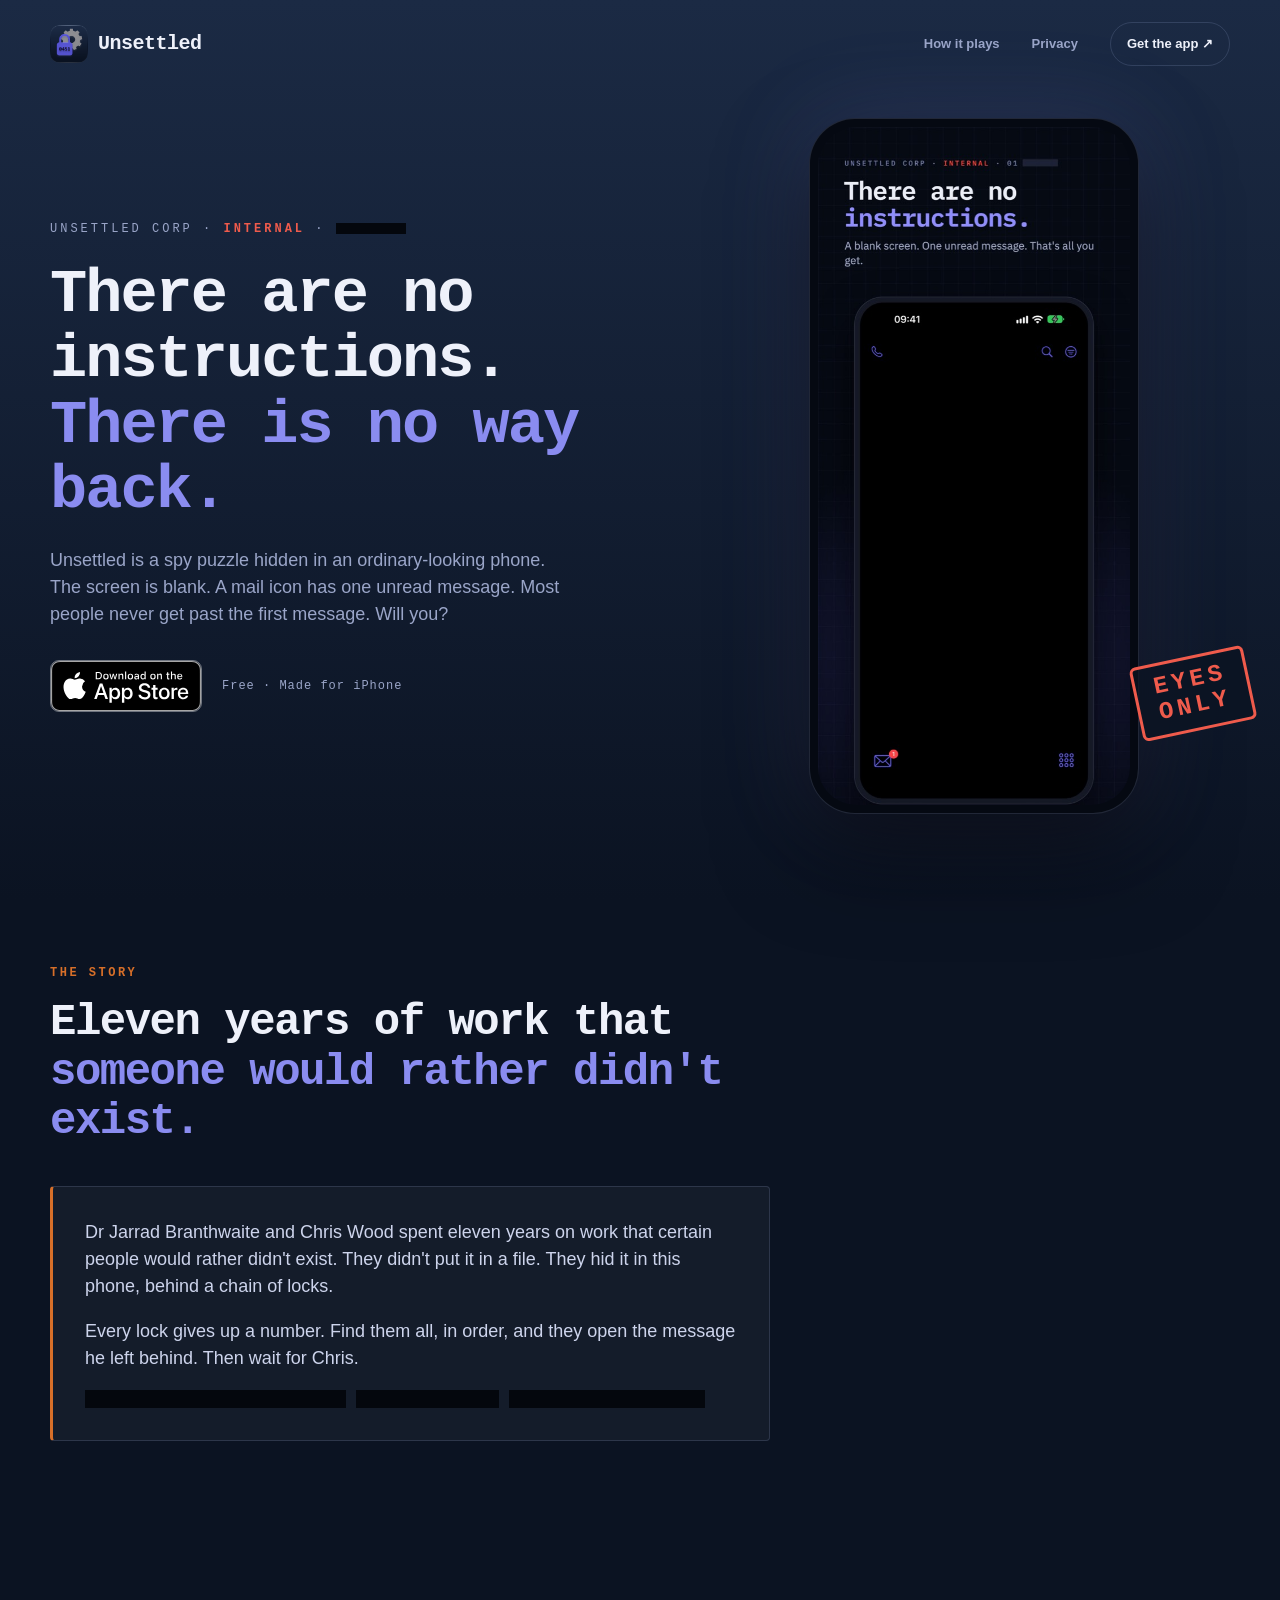
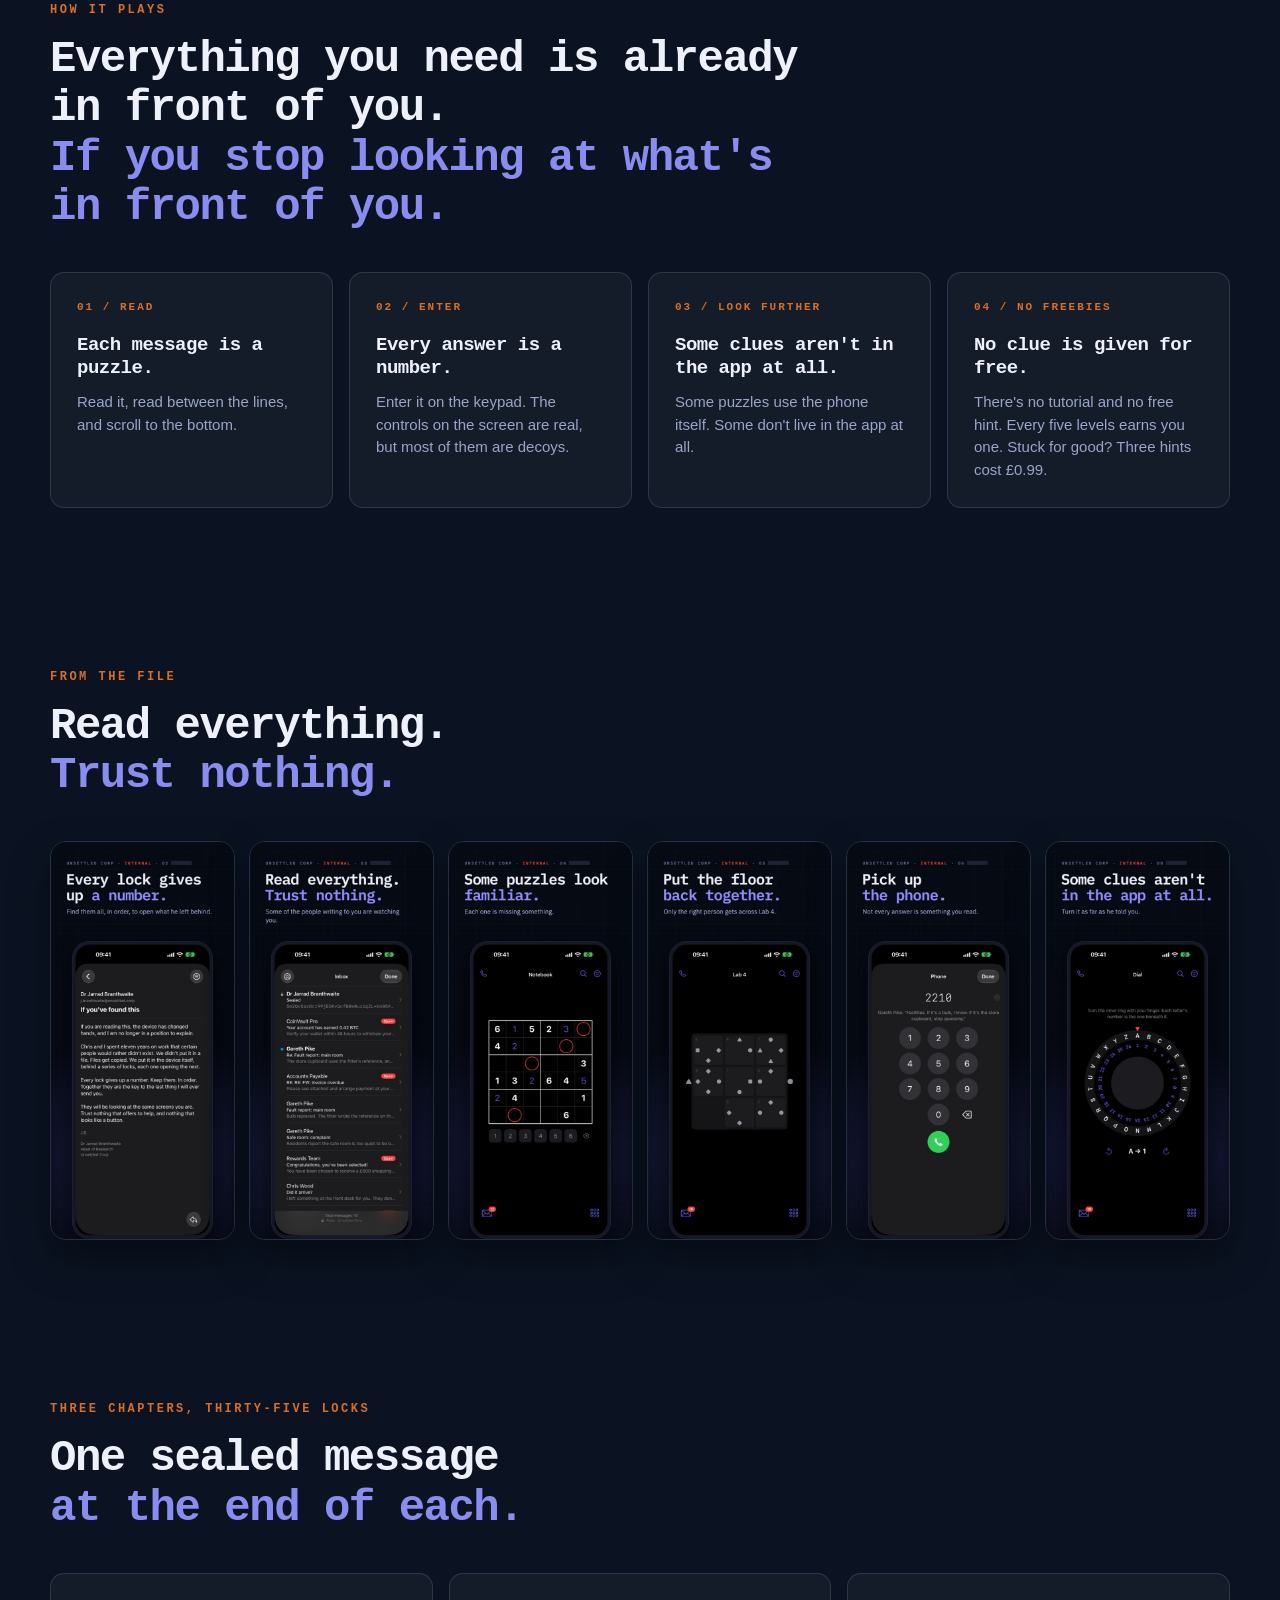
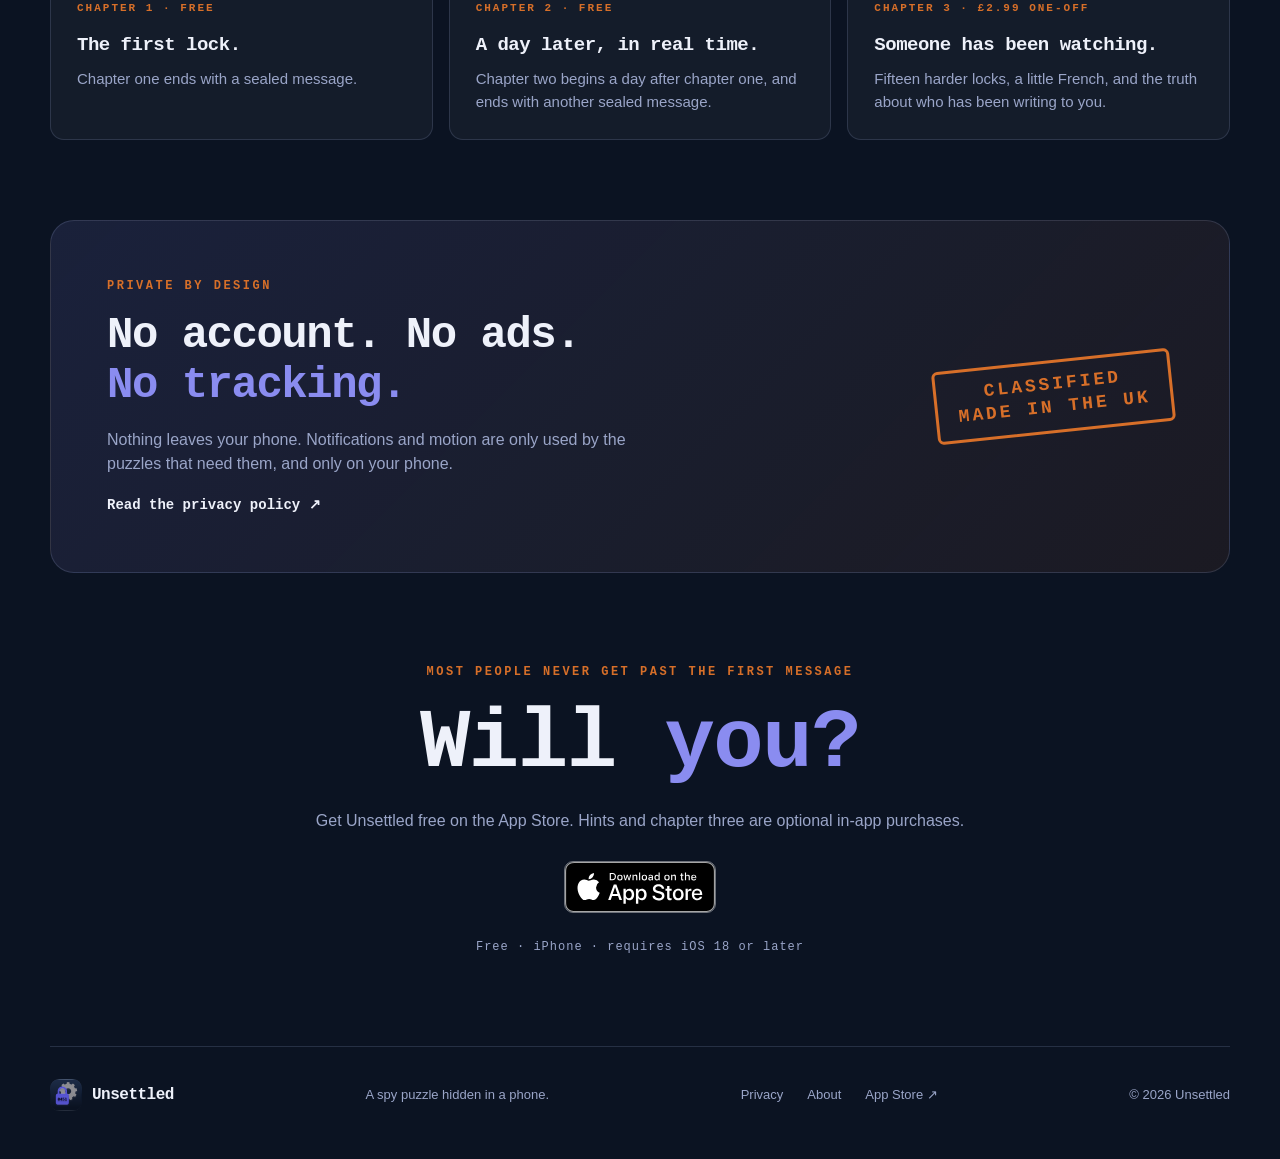
==== index.html @ 92d91ad8 "Add Unsettled marketing site Co-Authored-By: Claude Opus 5.5 <noreply@anthropic.com>" ====
<!doctype html>
<html lang="en-GB">
  <head>
    <meta charset="utf-8">
    <meta name="viewport" content="width=device-width, initial-scale=1">
    <meta name="color-scheme" content="dark">
    <meta name="theme-color" content="#0b1322">
    <meta name="apple-itunes-app" content="app-id=6819058615">
    <meta
      name="description"
      content="Unsettled is a spy puzzle hidden in an ordinary-looking phone for iPhone. There are no instructions and no way back. Every lock gives up a number. Free, with no ads and no tracking."
    >
    <link rel="canonical" href="https://unsettled.thechels.uk/">
    <meta property="og:type" content="website">
    <meta property="og:site_name" content="Unsettled">
    <meta property="og:url" content="https://unsettled.thechels.uk/">
    <meta property="og:title" content="Unsettled: Impossible Escape">
    <meta
      property="og:description"
      content="A spy puzzle hidden in a phone. There are no instructions. There is no way back. Most people never get past the first message. Will you?"
    >
    <meta property="og:image" content="https://unsettled.thechels.uk/images/og-image.png">
    <meta property="og:image:width" content="1200">
    <meta property="og:image:height" content="630">
    <meta
      property="og:image:alt"
      content="Unsettled: Impossible Escape, a spy puzzle hidden in a phone, with its padlock app icon"
    >
    <meta name="twitter:card" content="summary_large_image">
    <meta name="twitter:title" content="Unsettled: Impossible Escape">
    <meta
      name="twitter:description"
      content="A spy puzzle hidden in a phone. There are no instructions. There is no way back."
    >
    <meta name="twitter:image" content="https://unsettled.thechels.uk/images/og-image.png">
    <meta
      name="twitter:image:alt"
      content="Unsettled: Impossible Escape, a spy puzzle hidden in a phone, with its padlock app icon"
    >
    <title>Unsettled: Impossible Escape</title>
    <link rel="icon" href="images/unsettled-app-icon.png" type="image/png">
    <link rel="apple-touch-icon" href="images/unsettled-app-icon.png">
    <link rel="stylesheet" href="styles.css">
    <script type="application/ld+json">
      {
        "@context": "https://schema.org",
        "@type": "MobileApplication",
        "name": "Unsettled: Impossible Escape",
        "alternateName": "Unsettled",
        "description": "A spy puzzle hidden in a phone. There are no instructions and no way back. Every lock gives up a number.",
        "operatingSystem": "iOS 18 or later",
        "applicationCategory": "GameApplication",
        "genre": "Puzzle",
        "inLanguage": "en-GB",
        "url": "https://unsettled.thechels.uk/",
        "downloadUrl": "https://apps.apple.com/gb/app/unsettled-impossible-escape/id6819058615",
        "image": "https://unsettled.thechels.uk/images/unsettled-app-icon.png",
        "screenshot": "https://unsettled.thechels.uk/images/shot-02-message.jpg",
        "offers": {
          "@type": "Offer",
          "price": "0",
          "priceCurrency": "GBP",
          "description": "Free to download with in-app purchases: three hints for £0.99 and chapter three as a one-off £2.99 unlock."
        }
      }
    </script>
  </head>
  <body>
    <header class="site-header">
      <a class="brand" href="#top" aria-label="Unsettled home">
        <img src="images/unsettled-app-icon.png" alt="" width="38" height="38">
        <span>Unsettled</span>
      </a>
      <nav class="header-links" aria-label="Main navigation">
        <a class="hide-small" href="#how-it-plays">How it plays</a>
        <a class="hide-small" href="https://thechels.uk/app/privacy">Privacy</a>
        <a class="header-cta" href="https://apps.apple.com/gb/app/unsettled-impossible-escape/id6819058615">
          Get the app <span aria-hidden="true">↗</span>
        </a>
      </nav>
    </header>

    <main id="top">
      <section class="hero" aria-labelledby="hero-title">
        <div class="hero-copy">
          <p class="file-tag"><span>Unsettled Corp</span> · <b>Internal</b> · <i class="redact" aria-hidden="true"></i></p>
          <h1 id="hero-title">There are no instructions.<span class="headline-accent">There is no way back.</span></h1>
          <p class="hero-description">
            Unsettled is a spy puzzle hidden in an ordinary-looking phone. The screen is blank.
            A mail icon has one unread message. Most people never get past the first message. Will you?
          </p>
          <div class="hero-actions">
            <a class="app-store-button" href="https://apps.apple.com/gb/app/unsettled-impossible-escape/id6819058615">
              <img src="images/app-store-badge.svg" alt="Download on the App Store" width="120" height="40">
            </a>
            <span class="hero-note">Free · Made for iPhone</span>
          </div>
        </div>

        <figure class="hero-art">
          <div class="iphone-frame">
            <img
              class="app-screenshot"
              src="images/shot-01-start.jpg"
              alt="The Unsettled start screen: a blank phone with one unread message"
              width="552"
              height="1200"
            >
          </div>
          <span class="stamp" aria-hidden="true">Eyes<br>only</span>
        </figure>
      </section>

      <section class="story section-wrap" aria-labelledby="story-title">
        <div class="section-intro">
          <p class="eyebrow">The story</p>
          <h2 id="story-title">Eleven years of work that <span>someone would rather didn't exist.</span></h2>
        </div>
        <div class="dossier">
          <p>
            Dr Jarrad Branthwaite and Chris Wood spent eleven years on work that certain people would
            rather didn't exist. They didn't put it in a file. They hid it in this phone, behind a chain of locks.
          </p>
          <p>
            Every lock gives up a number. Find them all, in order, and they open the message he left behind.
            Then wait for Chris.
          </p>
          <p class="redacted-line" aria-hidden="true"><span class="redact w1"></span><span class="redact w2"></span><span class="redact w3"></span></p>
        </div>
      </section>

      <section class="features section-wrap" id="how-it-plays" aria-labelledby="features-title">
        <div class="section-intro">
          <p class="eyebrow">How it plays</p>
          <h2 id="features-title">Everything you need is already in front of you.<br><span>If you stop looking at what's in front of you.</span></h2>
        </div>
        <div class="feature-grid">
          <article class="feature-card">
            <span class="feature-number">01 / READ</span>
            <h3>Each message is a puzzle.</h3>
            <p>Read it, read between the lines, and scroll to the bottom.</p>
          </article>
          <article class="feature-card">
            <span class="feature-number">02 / ENTER</span>
            <h3>Every answer is a number.</h3>
            <p>Enter it on the keypad. The controls on the screen are real, but most of them are decoys.</p>
          </article>
          <article class="feature-card">
            <span class="feature-number">03 / LOOK FURTHER</span>
            <h3>Some clues aren't in the app at all.</h3>
            <p>Some puzzles use the phone itself. Some don't live in the app at all.</p>
          </article>
          <article class="feature-card">
            <span class="feature-number">04 / NO FREEBIES</span>
            <h3>No clue is given for free.</h3>
            <p>There's no tutorial and no free hint. Every five levels earns you one. Stuck for good? Three hints cost £0.99.</p>
          </article>
        </div>
      </section>

      <section class="gallery section-wrap" aria-labelledby="gallery-title">
        <div class="section-intro">
          <p class="eyebrow">From the file</p>
          <h2 id="gallery-title">Read everything.<br><span>Trust nothing.</span></h2>
        </div>
        <ul class="shots">
          <li><img src="images/shot-02-message.jpg" alt="A letter from Dr Jarrad Branthwaite: if you've found this" width="552" height="1200" loading="lazy"></li>
          <li><img src="images/shot-03-inbox.jpg" alt="The inbox, full of messages and spam" width="552" height="1200" loading="lazy"></li>
          <li><img src="images/shot-04-notebook.jpg" alt="A part-finished number grid in a notebook" width="552" height="1200" loading="lazy"></li>
          <li><img src="images/shot-05-tiles.jpg" alt="A pattern of dots to put back together" width="552" height="1200" loading="lazy"></li>
          <li><img src="images/shot-06-phone.jpg" alt="The phone keypad, ready to make a call" width="552" height="1200" loading="lazy"></li>
          <li><img src="images/shot-08-dial.jpg" alt="A cipher dial ringed with letters" width="552" height="1200" loading="lazy"></li>
        </ul>
      </section>

      <section class="chapters section-wrap" aria-labelledby="chapters-title">
        <div class="section-intro">
          <p class="eyebrow">Three chapters, thirty-five locks</p>
          <h2 id="chapters-title">One sealed message<br><span>at the end of each.</span></h2>
        </div>
        <div class="feature-grid three">
          <article class="feature-card">
            <span class="feature-number">CHAPTER 1 · FREE</span>
            <h3>The first lock.</h3>
            <p>Chapter one ends with a sealed message.</p>
          </article>
          <article class="feature-card">
            <span class="feature-number">CHAPTER 2 · FREE</span>
            <h3>A day later, in real time.</h3>
            <p>Chapter two begins a day after chapter one, and ends with another sealed message.</p>
          </article>
          <article class="feature-card">
            <span class="feature-number">CHAPTER 3 · £2.99 ONE-OFF</span>
            <h3>Someone has been watching.</h3>
            <p>Fifteen harder locks, a little French, and the truth about who has been writing to you.</p>
          </article>
        </div>
      </section>

      <section class="privacy-section" aria-labelledby="privacy-title">
        <div class="privacy-inner">
          <div class="privacy-copy">
            <p class="eyebrow">Private by design</p>
            <h2 id="privacy-title">No account. No ads. <span>No tracking.</span></h2>
            <p>Nothing leaves your phone. Notifications and motion are only used by the puzzles that need them, and only on your phone.</p>
            <a class="text-link" href="https://thechels.uk/app/privacy">Read the privacy policy <span aria-hidden="true">↗</span></a>
          </div>
          <span class="privacy-stamp" aria-hidden="true">Classified<br>Made in the UK</span>
        </div>
      </section>

      <section class="closing-cta" aria-labelledby="closing-title">
        <p class="eyebrow">Most people never get past the first message</p>
        <h2 id="closing-title">Will <span>you?</span></h2>
        <p>Get Unsettled free on the App Store. Hints and chapter three are optional in-app purchases.</p>
        <a class="app-store-button" href="https://apps.apple.com/gb/app/unsettled-impossible-escape/id6819058615">
          <img src="images/app-store-badge.svg" alt="Download on the App Store" width="120" height="40">
        </a>
        <span class="closing-footnote">Free · iPhone · requires iOS 18 or later</span>
      </section>
    </main>

    <footer class="site-footer">
      <a class="brand footer-brand" href="#top">
        <img src="images/unsettled-app-icon.png" alt="" width="32" height="32">
        <span>Unsettled</span>
      </a>
      <span class="footer-caption">A spy puzzle hidden in a phone.</span>
      <div class="footer-links">
        <a href="https://thechels.uk/app/privacy">Privacy</a>
        <a href="https://thechels.uk/projects/unsettled">About</a>
        <a href="https://apps.apple.com/gb/app/unsettled-impossible-escape/id6819058615">App Store ↗</a>
      </div>
      <span class="copyright">© 2026 Unsettled</span>
    </footer>
  </body>
</html>
---- styles.css ----
:root {
  color-scheme: dark;
  --ink: #eef1fa;
  --muted: #9aa5c8;
  --bg: #0b1322;
  --bg-2: #1b2a44;
  --card: rgba(255, 255, 255, 0.04);
  --line: rgba(160, 175, 220, 0.18);
  --indigo: #8a8cf0;
  --orange: #d76f29;
  --red: #ef5b4c;
  --mono: ui-monospace, "SF Mono", Menlo, Consolas, "Courier New", monospace;
  --sans: "Avenir Next", Avenir, "Helvetica Neue", Arial, sans-serif;
}

* {
  box-sizing: border-box;
}

html {
  scroll-behavior: smooth;
}

body {
  margin: 0;
  min-height: 100vh;
  background: var(--bg) linear-gradient(180deg, var(--bg-2) 0, var(--bg) 900px) no-repeat;
  color: var(--ink);
  font-family: var(--sans);
  line-height: 1.5;
  overflow-x: hidden;
  -webkit-font-smoothing: antialiased;
}

a {
  color: inherit;
  text-decoration: none;
}

h1,
h2,
h3,
p {
  margin-top: 0;
}

h1,
h2,
h3,
.brand,
.eyebrow,
.feature-number,
.file-tag {
  font-family: var(--mono);
}

.site-header,
.hero,
.section-wrap,
.privacy-inner,
.closing-cta,
.site-footer {
  width: min(1180px, calc(100% - 48px));
  margin-inline: auto;
}

.site-header {
  height: 88px;
  display: flex;
  align-items: center;
  justify-content: space-between;
}

.brand {
  display: inline-flex;
  align-items: center;
  gap: 10px;
  font-size: 20px;
  font-weight: 700;
  letter-spacing: -0.5px;
}

.brand img {
  display: block;
  border-radius: 9px;
}

.header-links {
  display: flex;
  align-items: center;
  gap: 32px;
  color: var(--muted);
  font-size: 13px;
  font-weight: 600;
}

.header-links a:hover,
.footer-links a:hover,
.text-link:hover {
  color: var(--orange);
}

.header-cta {
  padding: 11px 16px;
  border: 1px solid var(--line);
  border-radius: 999px;
  color: var(--ink);
  transition: background 160ms ease, border-color 160ms ease;
}

.header-links .header-cta:hover {
  border-color: var(--orange);
  background: var(--orange);
  color: #fff;
}

.redact {
  display: inline-block;
  height: 0.9em;
  background: #04070d;
  vertical-align: -0.1em;
}

.hero {
  min-height: 680px;
  display: grid;
  grid-template-columns: 1.1fr 0.9fr;
  align-items: center;
  gap: 40px;
  padding: 30px 0 70px;
}

.file-tag {
  margin-bottom: 24px;
  color: var(--muted);
  font-size: 12px;
  letter-spacing: 3px;
  text-transform: uppercase;
}

.file-tag b {
  color: var(--red);
  font-weight: 600;
}

.file-tag .redact {
  width: 70px;
}

.hero h1 {
  margin-bottom: 24px;
  font-size: clamp(34px, 5vw, 62px);
  font-weight: 700;
  letter-spacing: -2px;
  line-height: 1.05;
  overflow-wrap: break-word;
}

.headline-accent,
.section-intro h2 span,
.privacy-copy h2 span,
.closing-cta h2 span {
  display: block;
  color: var(--indigo);
}

.hero-description {
  max-width: 520px;
  margin-bottom: 32px;
  color: var(--muted);
  font-size: 18px;
}

.hero-actions {
  display: flex;
  flex-wrap: wrap;
  align-items: center;
  gap: 20px;
}

.app-store-button {
  display: inline-block;
  border: 1px solid rgba(255, 255, 255, 0.4);
  border-radius: 9px;
  line-height: 0;
  transition: transform 160ms ease, border-color 160ms ease;
}

.app-store-button:hover {
  border-color: var(--orange);
  transform: translateY(-2px);
}

.app-store-button img {
  display: block;
  width: 150px;
  height: auto;
}

.hero-note,
.closing-footnote {
  color: var(--muted);
  font-family: var(--mono);
  font-size: 12px;
  letter-spacing: 1px;
}

.hero-art {
  position: relative;
  margin: 0;
  display: flex;
  justify-content: center;
}

.iphone-frame {
  width: min(100%, 330px);
  padding: 8px;
  border: 1px solid var(--line);
  border-radius: 46px;
  background: #050912;
  box-shadow: 0 40px 90px rgba(0, 0, 0, 0.55), 0 0 90px rgba(138, 140, 240, 0.18);
}

.app-screenshot {
  display: block;
  width: 100%;
  height: auto;
  border-radius: 38px;
}

.stamp {
  position: absolute;
  right: -4%;
  bottom: 12%;
  padding: 8px 18px;
  border: 3px solid var(--red);
  border-radius: 6px;
  color: var(--red);
  font-family: var(--mono);
  font-size: 24px;
  font-weight: 800;
  letter-spacing: 4px;
  line-height: 1.1;
  text-align: center;
  text-transform: uppercase;
  transform: rotate(-12deg);
  background: rgba(11, 19, 34, 0.7);
}

.section-wrap {
  padding: 80px 0;
}

.section-intro {
  max-width: 760px;
  margin-bottom: 40px;
}

.eyebrow {
  margin-bottom: 16px;
  color: var(--orange);
  font-size: 12px;
  font-weight: 700;
  letter-spacing: 2.5px;
  text-transform: uppercase;
}

.section-intro h2,
.privacy-copy h2,
.closing-cta h2 {
  margin-bottom: 0;
  font-size: clamp(28px, 4vw, 44px);
  font-weight: 700;
  letter-spacing: -1.5px;
  line-height: 1.12;
  overflow-wrap: break-word;
}

.dossier {
  max-width: 720px;
  padding: 32px;
  border: 1px solid var(--line);
  border-left: 3px solid var(--orange);
  border-radius: 4px;
  background: var(--card);
  color: #cdd4ec;
  font-size: 18px;
}

.dossier p:last-child {
  margin-bottom: 0;
}

.redacted-line {
  display: flex;
  flex-wrap: wrap;
  gap: 10px;
}

.redacted-line .redact {
  height: 18px;
  vertical-align: baseline;
}

.w1 { width: 40%; }
.w2 { width: 22%; }
.w3 { width: 30%; }

.feature-grid {
  display: grid;
  grid-template-columns: repeat(4, 1fr);
  gap: 16px;
}

.feature-grid.three {
  grid-template-columns: repeat(3, 1fr);
}

.feature-card {
  padding: 26px;
  border: 1px solid var(--line);
  border-radius: 14px;
  background: var(--card);
}

.feature-number {
  display: block;
  margin-bottom: 18px;
  color: var(--orange);
  font-size: 11px;
  font-weight: 700;
  letter-spacing: 2px;
}

.feature-card h3 {
  margin-bottom: 10px;
  font-size: 19px;
  letter-spacing: -0.5px;
  line-height: 1.25;
}

.feature-card p {
  margin-bottom: 0;
  color: var(--muted);
  font-size: 15px;
}

.shots {
  margin: 0;
  padding: 0;
  list-style: none;
  display: grid;
  grid-template-columns: repeat(6, 1fr);
  gap: 14px;
}

.shots img {
  display: block;
  width: 100%;
  height: auto;
  border: 1px solid var(--line);
  border-radius: 16px;
  box-shadow: 0 18px 40px rgba(0, 0, 0, 0.4);
}

.privacy-inner {
  position: relative;
  display: flex;
  align-items: center;
  justify-content: space-between;
  gap: 32px;
  padding: 56px;
  border: 1px solid var(--line);
  border-radius: 24px;
  background: linear-gradient(135deg, rgba(138, 140, 240, 0.12), rgba(215, 111, 41, 0.08));
}

.privacy-copy {
  max-width: 560px;
}

.privacy-copy h2 {
  margin-bottom: 18px;
}

.privacy-copy p:not(.eyebrow) {
  color: var(--muted);
}

.text-link {
  color: var(--ink);
  font-family: var(--mono);
  font-size: 14px;
  font-weight: 700;
}

.privacy-stamp {
  flex: none;
  padding: 10px 20px;
  border: 3px solid var(--orange);
  border-radius: 6px;
  color: var(--orange);
  font-family: var(--mono);
  font-size: 18px;
  font-weight: 800;
  letter-spacing: 3px;
  line-height: 1.3;
  text-align: center;
  text-transform: uppercase;
  transform: rotate(-6deg);
}

.closing-cta {
  padding: 90px 0;
  text-align: center;
}

.closing-cta h2 {
  margin-bottom: 18px;
  font-size: clamp(44px, 8vw, 84px);
}

.closing-cta h2 span {
  display: inline;
}

.closing-cta p:not(.eyebrow) {
  color: var(--muted);
}

.closing-cta .app-store-button {
  margin: 12px 0 18px;
}

.closing-footnote {
  display: block;
}

.site-footer {
  display: flex;
  flex-wrap: wrap;
  align-items: center;
  justify-content: space-between;
  gap: 16px 28px;
  padding: 32px 0 48px;
  border-top: 1px solid var(--line);
  color: var(--muted);
  font-size: 13px;
}

.footer-brand {
  color: var(--ink);
  font-size: 16px;
}

.footer-links {
  display: flex;
  gap: 24px;
}

a:focus-visible {
  outline: 2px solid var(--orange);
  outline-offset: 3px;
}

@media (max-width: 960px) {
  .hero {
    grid-template-columns: 1fr;
    min-height: 0;
  }

  .feature-grid,
  .feature-grid.three {
    grid-template-columns: 1fr 1fr;
  }

  .shots {
    grid-template-columns: repeat(3, 1fr);
  }

  .stamp {
    right: 4%;
  }
}

@media (max-width: 640px) {
  .site-header,
  .hero,
  .section-wrap,
  .privacy-inner,
  .closing-cta,
  .site-footer {
    width: calc(100% - 32px);
  }

  .hide-small {
    display: none;
  }

  .section-wrap {
    padding: 56px 0;
  }

  .feature-grid,
  .feature-grid.three {
    grid-template-columns: 1fr;
  }

  .shots {
    grid-template-columns: 1fr 1fr;
  }

  .privacy-inner {
    flex-direction: column;
    align-items: flex-start;
    padding: 32px 24px;
  }

  .dossier {
    padding: 22px;
    font-size: 16px;
  }

  .hero-description {
    font-size: 16px;
  }

  .stamp {
    font-size: 18px;
    right: 0;
  }

  .site-footer {
    flex-direction: column;
    align-items: flex-start;
  }
}

@media (prefers-reduced-motion: reduce) {
  html {
    scroll-behavior: auto;
  }

  .app-store-button {
    transition: none;
  }
}
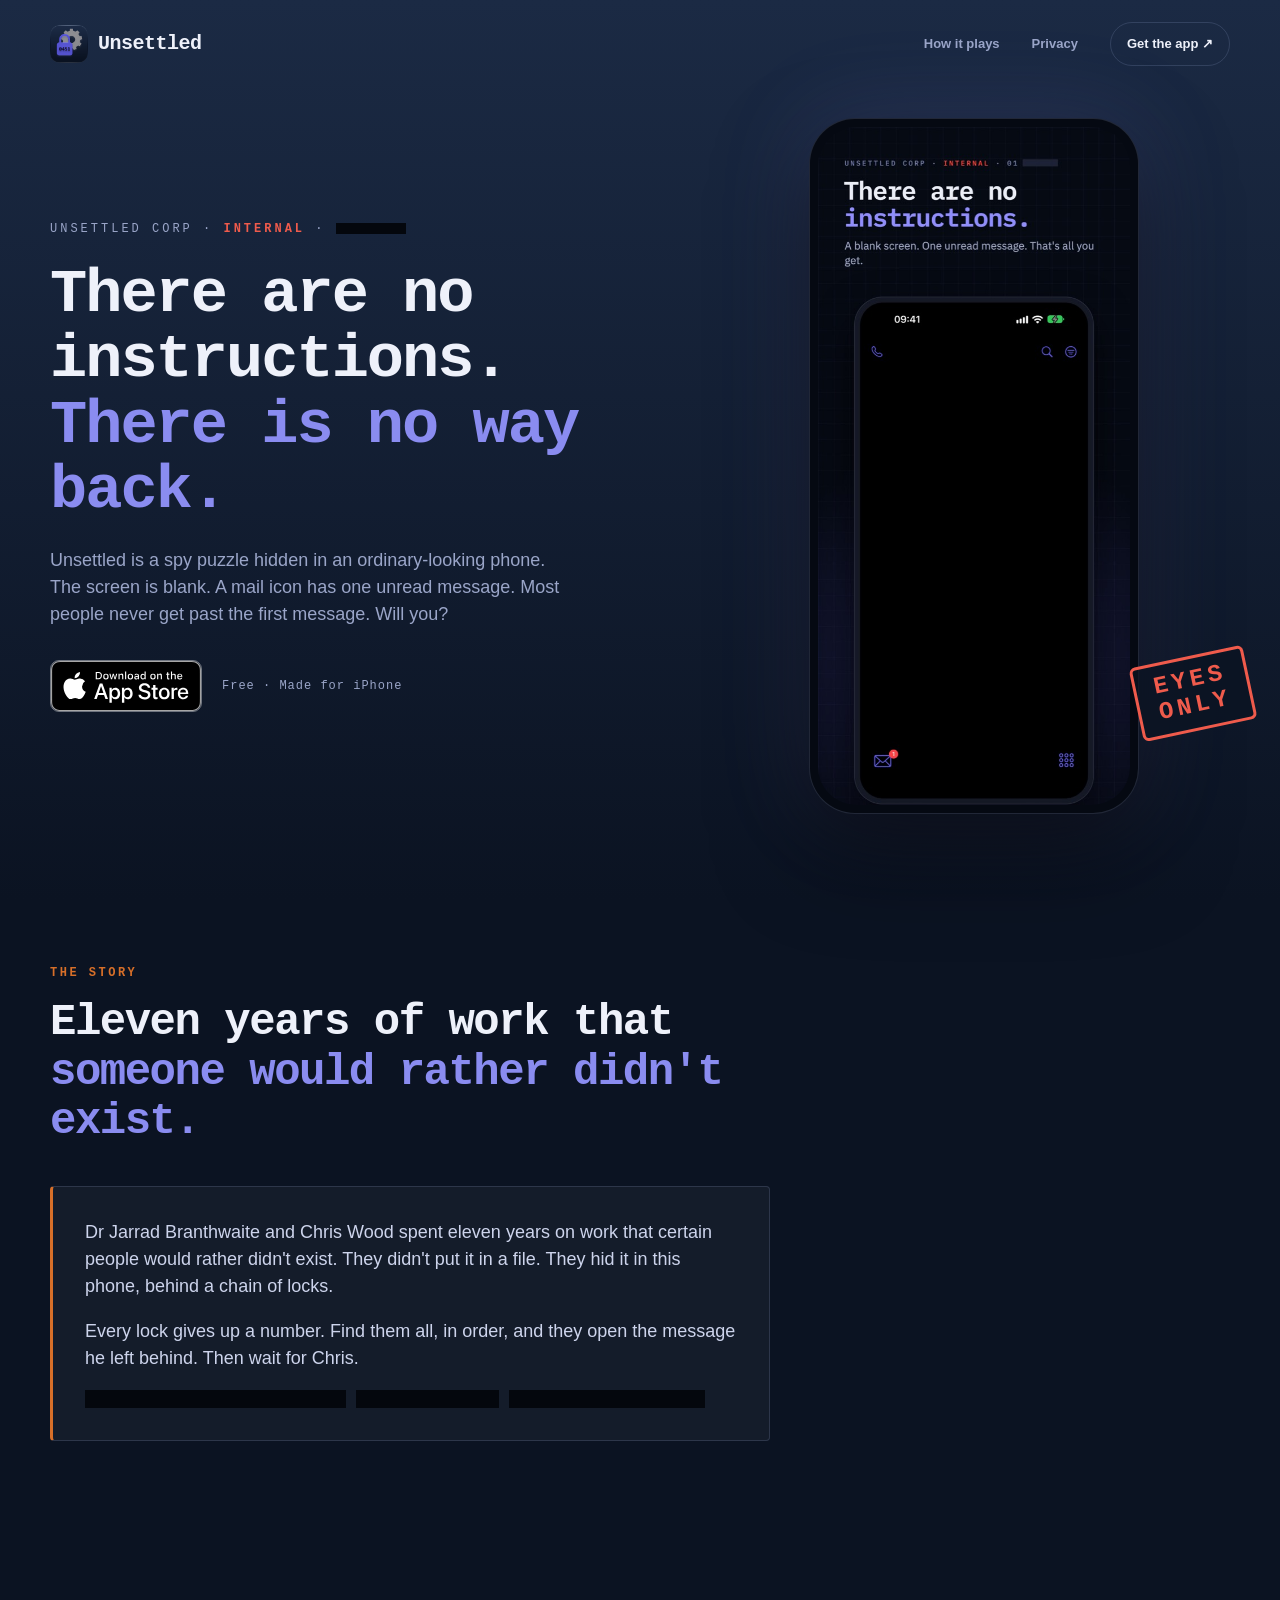
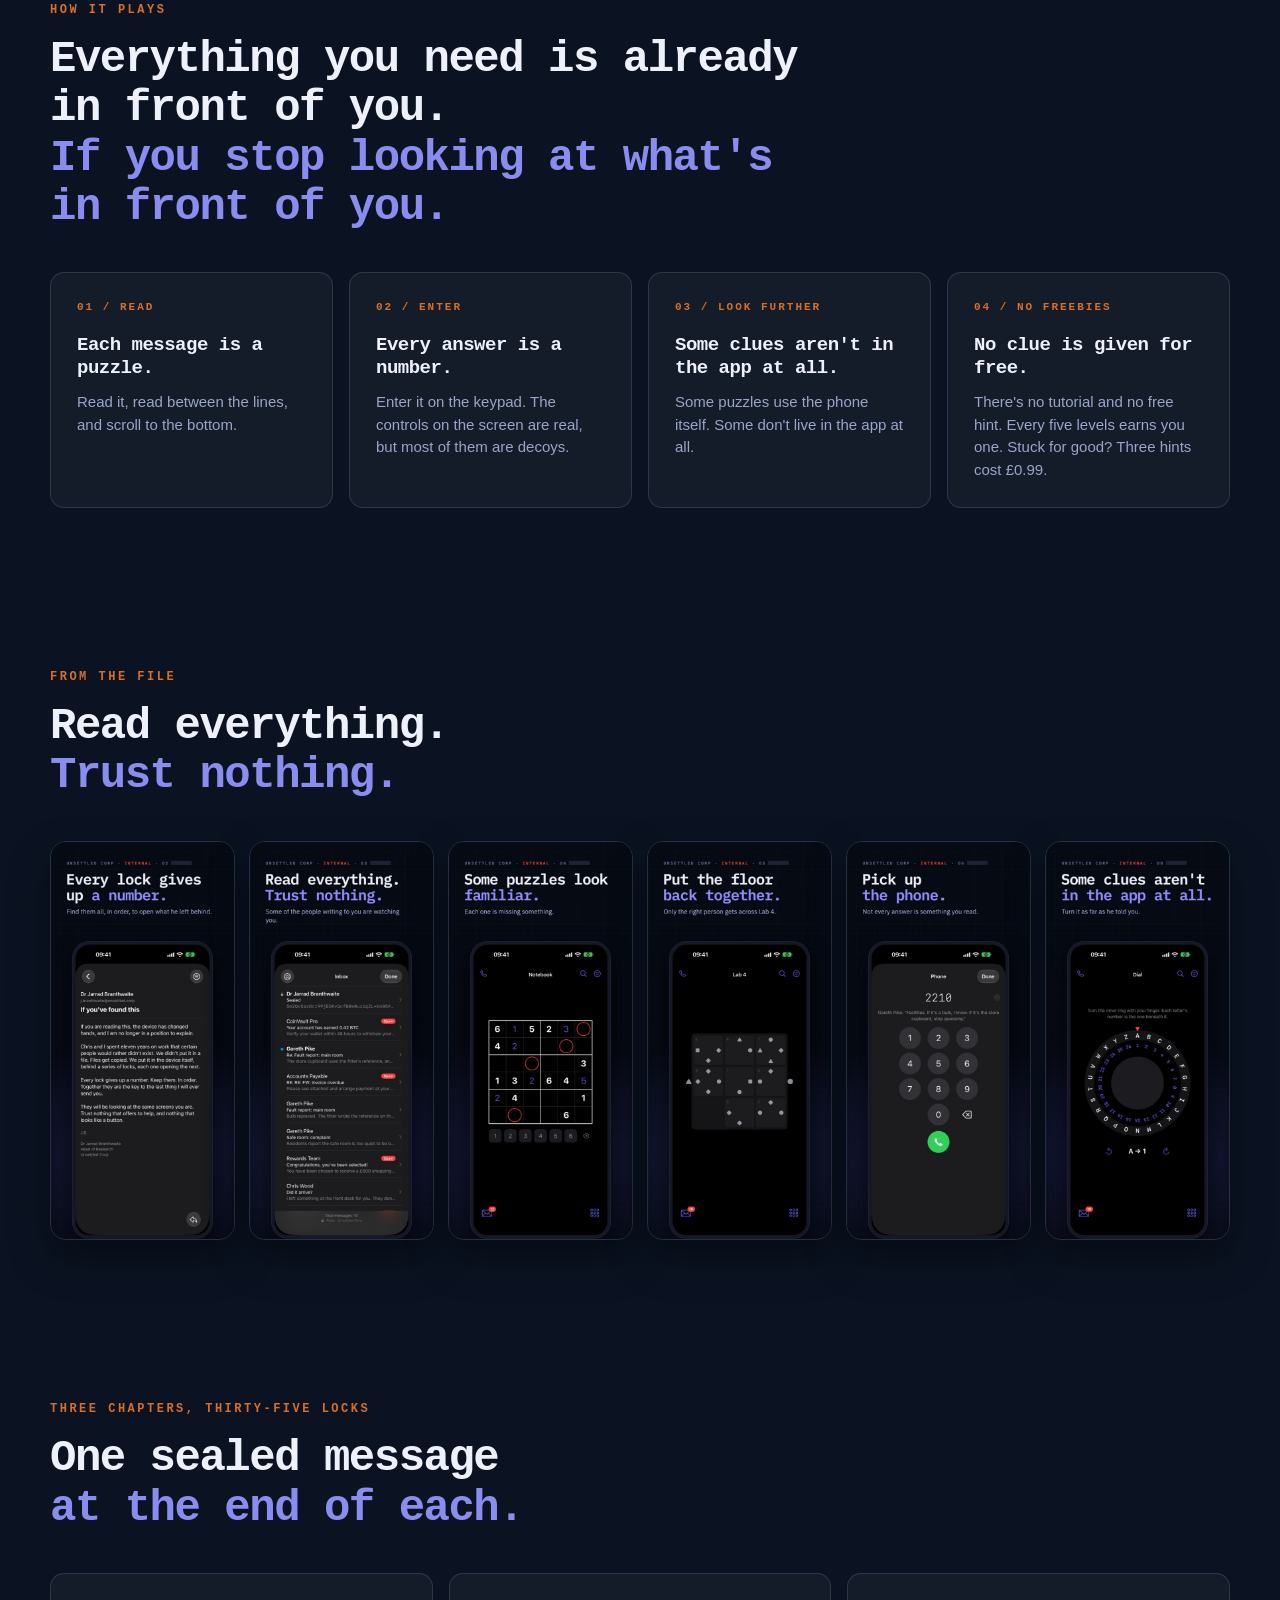
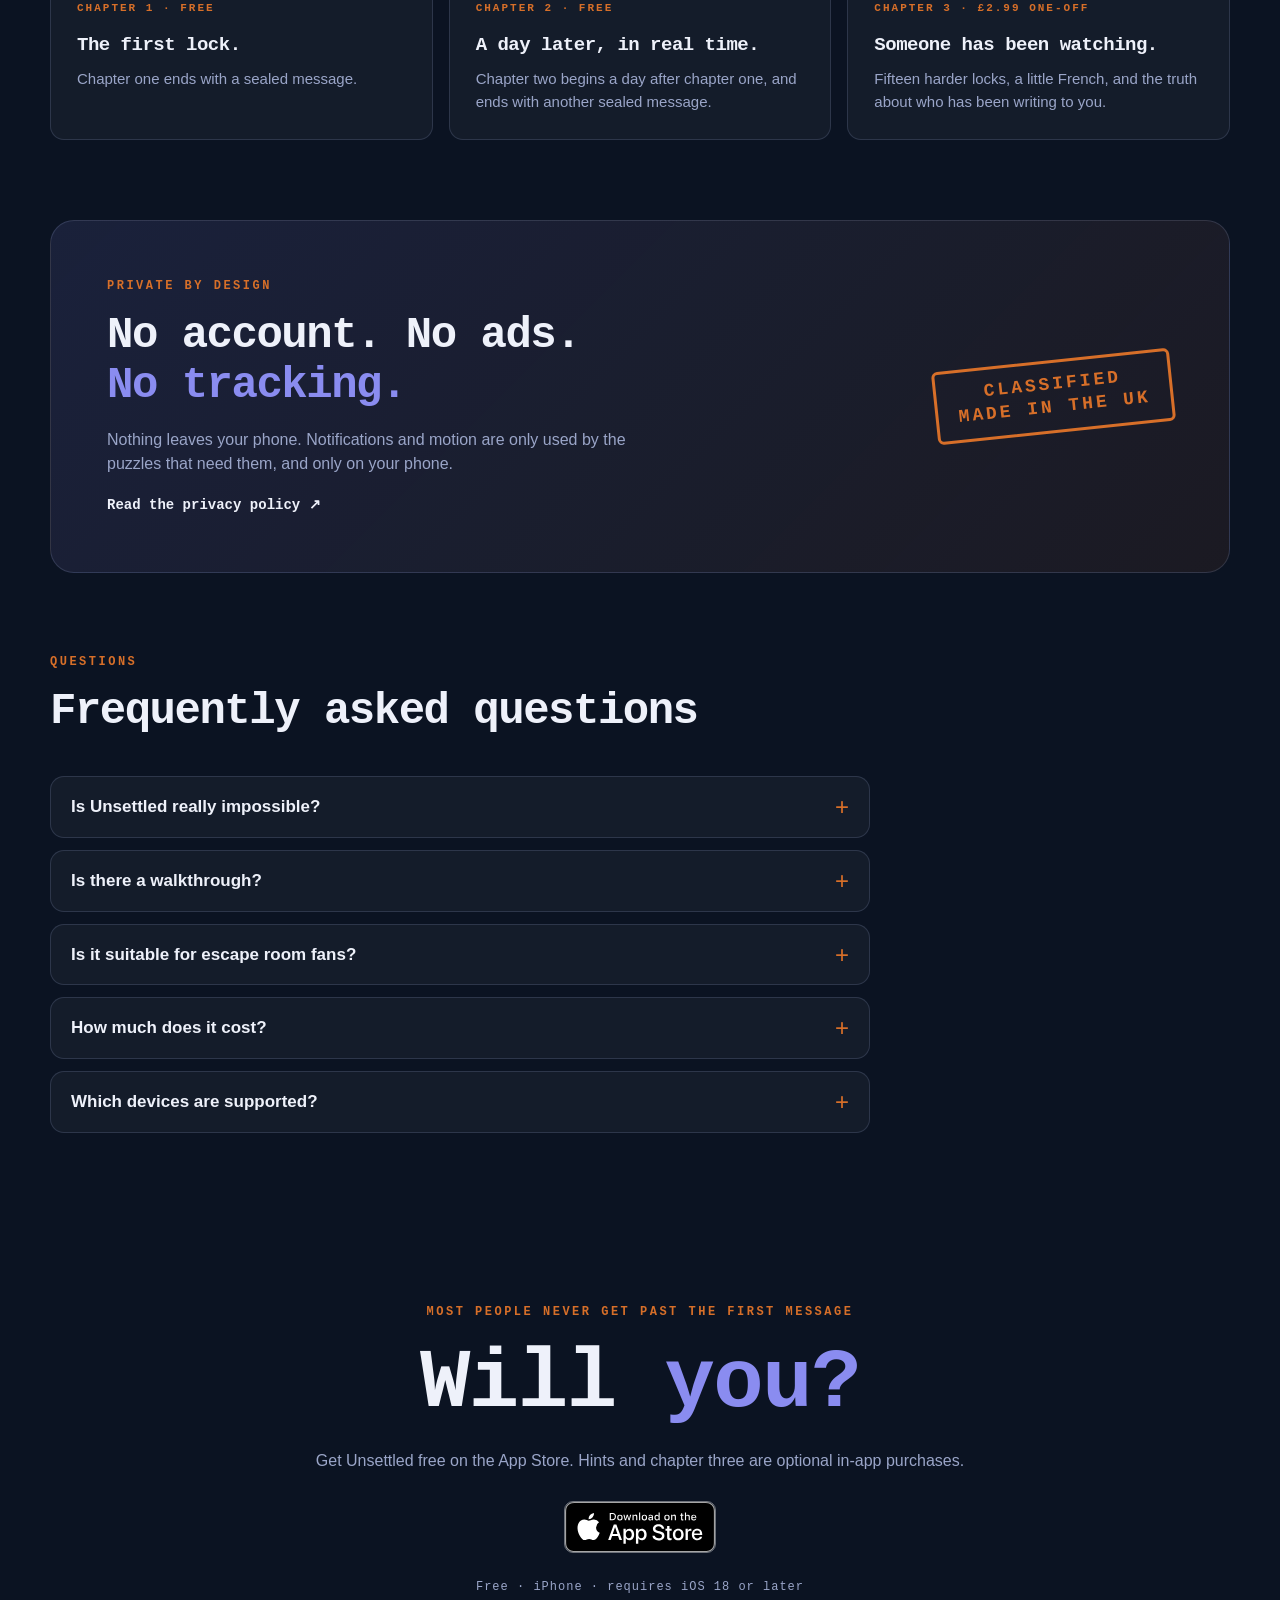
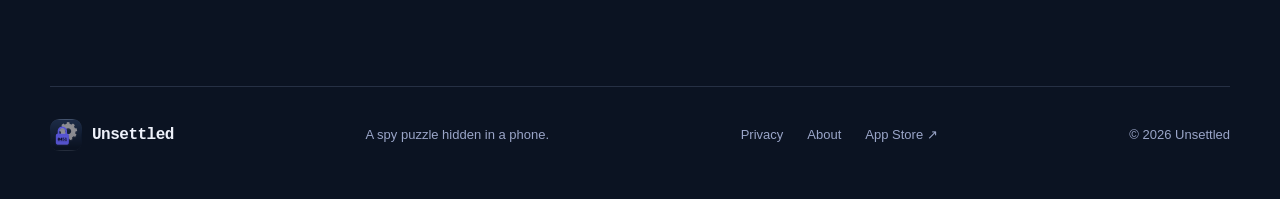
==== commit 6771ecd0: "SEO/GEO: llms.txt, FAQ section and FAQPage data, richer structured data, meta tags and sitemap lastm" ====
--- a/index.html
+++ b/index.html
@@ -6,13 +6,13 @@
     <meta name="color-scheme" content="dark">
     <meta name="theme-color" content="#0b1322">
     <meta name="apple-itunes-app" content="app-id=6819058615">
-    <meta
-      name="description"
-      content="Unsettled is a spy puzzle hidden in an ordinary-looking phone for iPhone. There are no instructions and no way back. Every lock gives up a number. Free, with no ads and no tracking."
-    >
+    <meta name="description" content="Unsettled is a spy puzzle game hidden in an ordinary-looking iPhone. No instructions, no way back: every lock gives up a number. Free, no ads, no tracking.">
+    <meta name="author" content="thechelsuk">
+    <meta name="robots" content="index, follow, max-image-preview:large, max-snippet:-1">
     <link rel="canonical" href="https://unsettled.thechels.uk/">
     <meta property="og:type" content="website">
     <meta property="og:site_name" content="Unsettled">
+    <meta property="og:locale" content="en_GB">
     <meta property="og:url" content="https://unsettled.thechels.uk/">
     <meta property="og:title" content="Unsettled: Impossible Escape">
     <meta
@@ -44,24 +44,110 @@
     <script type="application/ld+json">
       {
         "@context": "https://schema.org",
-        "@type": "MobileApplication",
-        "name": "Unsettled: Impossible Escape",
-        "alternateName": "Unsettled",
-        "description": "A spy puzzle hidden in a phone. There are no instructions and no way back. Every lock gives up a number.",
-        "operatingSystem": "iOS 18 or later",
-        "applicationCategory": "GameApplication",
-        "genre": "Puzzle",
-        "inLanguage": "en-GB",
-        "url": "https://unsettled.thechels.uk/",
-        "downloadUrl": "https://apps.apple.com/gb/app/unsettled-impossible-escape/id6819058615",
-        "image": "https://unsettled.thechels.uk/images/unsettled-app-icon.png",
-        "screenshot": "https://unsettled.thechels.uk/images/shot-02-message.jpg",
-        "offers": {
-          "@type": "Offer",
-          "price": "0",
-          "priceCurrency": "GBP",
-          "description": "Free to download with in-app purchases: three hints for £0.99 and chapter three as a one-off £2.99 unlock."
-        }
+        "@graph": [
+          {
+            "@type": "Person",
+            "@id": "https://thechels.uk/#person",
+            "name": "Mat Benfield",
+            "alternateName": "thechelsuk",
+            "url": "https://thechels.uk/",
+            "sameAs": [
+              "https://links.thechels.uk/",
+              "https://github.com/thechelsuk",
+              "https://apps.apple.com/gb/developer/mat-benfield/id1818791310"
+            ]
+          },
+          {
+            "@type": "WebSite",
+            "@id": "https://unsettled.thechels.uk/#website",
+            "url": "https://unsettled.thechels.uk/",
+            "name": "Unsettled",
+            "inLanguage": "en-GB",
+            "publisher": {
+              "@id": "https://thechels.uk/#person"
+            }
+          },
+          {
+            "@type": "MobileApplication",
+            "@id": "https://unsettled.thechels.uk/#app",
+            "name": "Unsettled: Impossible Escape",
+            "alternateName": "Unsettled",
+            "description": "A spy puzzle hidden in a phone. There are no instructions and no way back. Every lock gives up a number.",
+            "operatingSystem": "iOS 18 or later",
+            "applicationCategory": "GameApplication",
+            "genre": "Puzzle",
+            "inLanguage": "en-GB",
+            "url": "https://unsettled.thechels.uk/",
+            "downloadUrl": "https://apps.apple.com/gb/app/unsettled-impossible-escape/id6819058615",
+            "image": "https://unsettled.thechels.uk/images/unsettled-app-icon.png",
+            "screenshot": "https://unsettled.thechels.uk/images/shot-02-message.jpg",
+            "offers": {
+              "@type": "Offer",
+              "price": "0",
+              "priceCurrency": "GBP",
+              "description": "Free to download with in-app purchases: three hints for £0.99 and chapter three as a one-off £2.99 unlock."
+            },
+            "featureList": [
+              "Escape room puzzles hidden in an ordinary-looking phone",
+              "Ciphers, codes and riddles whose answers are numbers",
+              "Three chapters and thirty-five locks",
+              "A sealed message at the end of each chapter",
+              "Hints earned every five levels"
+            ],
+            "author": {
+              "@id": "https://thechels.uk/#person"
+            },
+            "publisher": {
+              "@id": "https://thechels.uk/#person"
+            }
+          },
+          {
+            "@type": "FAQPage",
+            "@id": "https://unsettled.thechels.uk/#faq",
+            "mainEntity": [
+              {
+                "@type": "Question",
+                "name": "Is Unsettled really impossible?",
+                "acceptedAnswer": {
+                  "@type": "Answer",
+                  "text": "No, but it is hard. Every level is tested to have exactly one answer, and everything you need is already in front of you."
+                }
+              },
+              {
+                "@type": "Question",
+                "name": "Is there a walkthrough?",
+                "acceptedAnswer": {
+                  "@type": "Answer",
+                  "text": "No. That's the point. Earn a hint every five levels, or buy a hint pack if you're truly stuck."
+                }
+              },
+              {
+                "@type": "Question",
+                "name": "Is it suitable for escape room fans?",
+                "acceptedAnswer": {
+                  "@type": "Answer",
+                  "text": "Yes. Unsettled is a digital escape room where the room is a phone: ciphers, hidden clues and misdirection, with a spy story told through sealed messages."
+                }
+              },
+              {
+                "@type": "Question",
+                "name": "How much does it cost?",
+                "acceptedAnswer": {
+                  "@type": "Answer",
+                  "text": "Chapters one and two are free. Chapter three is a one-off £2.99 unlock, and three extra hints cost £0.99. There are no ads."
+                }
+              },
+              {
+                "@type": "Question",
+                "name": "Which devices are supported?",
+                "acceptedAnswer": {
+                  "@type": "Answer",
+                  "text": "iPhone running iOS 18 or later."
+                }
+              }
+            ]
+          }
+        ]
       }
     </script>
   </head>
@@ -209,6 +295,35 @@
         </div>
       </section>
 
+      <section class="faq section-wrap" id="faq" aria-labelledby="faq-title">
+        <div class="section-intro">
+          <p class="eyebrow">Questions</p>
+          <h2 id="faq-title">Frequently asked questions</h2>
+        </div>
+        <div class="faq-list">
+          <details class="faq-item">
+            <summary>Is Unsettled really impossible?</summary>
+            <p>No, but it is hard. Every level is tested to have exactly one answer, and everything you need is already in front of you.</p>
+          </details>
+          <details class="faq-item">
+            <summary>Is there a walkthrough?</summary>
+            <p>No. That&#x27;s the point. Earn a hint every five levels, or buy a hint pack if you&#x27;re truly stuck.</p>
+          </details>
+          <details class="faq-item">
+            <summary>Is it suitable for escape room fans?</summary>
+            <p>Yes. Unsettled is a digital escape room where the room is a phone: ciphers, hidden clues and misdirection, with a spy story told through sealed messages.</p>
+          </details>
+          <details class="faq-item">
+            <summary>How much does it cost?</summary>
+            <p>Chapters one and two are free. Chapter three is a one-off £2.99 unlock, and three extra hints cost £0.99. There are no ads.</p>
+          </details>
+          <details class="faq-item">
+            <summary>Which devices are supported?</summary>
+            <p>iPhone running iOS 18 or later.</p>
+          </details>
+        </div>
+      </section>
+
       <section class="closing-cta" aria-labelledby="closing-title">
         <p class="eyebrow">Most people never get past the first message</p>
         <h2 id="closing-title">Will <span>you?</span></h2>
--- a/styles.css
+++ b/styles.css
@@ -545,3 +545,65 @@
     transition: none;
   }
 }
+
+/* FAQ */
+.faq {
+  --faq-line: var(--line);
+  --faq-muted: var(--muted);
+  --faq-accent: var(--orange);
+  --faq-card: var(--card);
+}
+
+.faq-list {
+  display: grid;
+  gap: 12px;
+  max-width: 820px;
+}
+
+.faq-item {
+  border: 1px solid var(--faq-line);
+  border-radius: 14px;
+  background: var(--faq-card);
+}
+
+.faq-item summary {
+  position: relative;
+  padding: 18px 52px 18px 20px;
+  font-size: 17px;
+  font-weight: 700;
+  line-height: 1.4;
+  cursor: pointer;
+  list-style: none;
+}
+
+.faq-item summary::-webkit-details-marker {
+  display: none;
+}
+
+.faq-item summary::after {
+  content: "+";
+  position: absolute;
+  top: 50%;
+  right: 20px;
+  transform: translateY(-50%);
+  color: var(--faq-accent);
+  font-size: 24px;
+  font-weight: 400;
+}
+
+.faq-item[open] summary::after {
+  content: "\2212";
+}
+
+.faq-item summary:focus-visible {
+  outline: 2px solid var(--faq-accent);
+  outline-offset: 2px;
+  border-radius: 14px;
+}
+
+.faq-item p {
+  margin: 0;
+  padding: 0 20px 18px;
+  color: var(--faq-muted);
+  line-height: 1.6;
+}
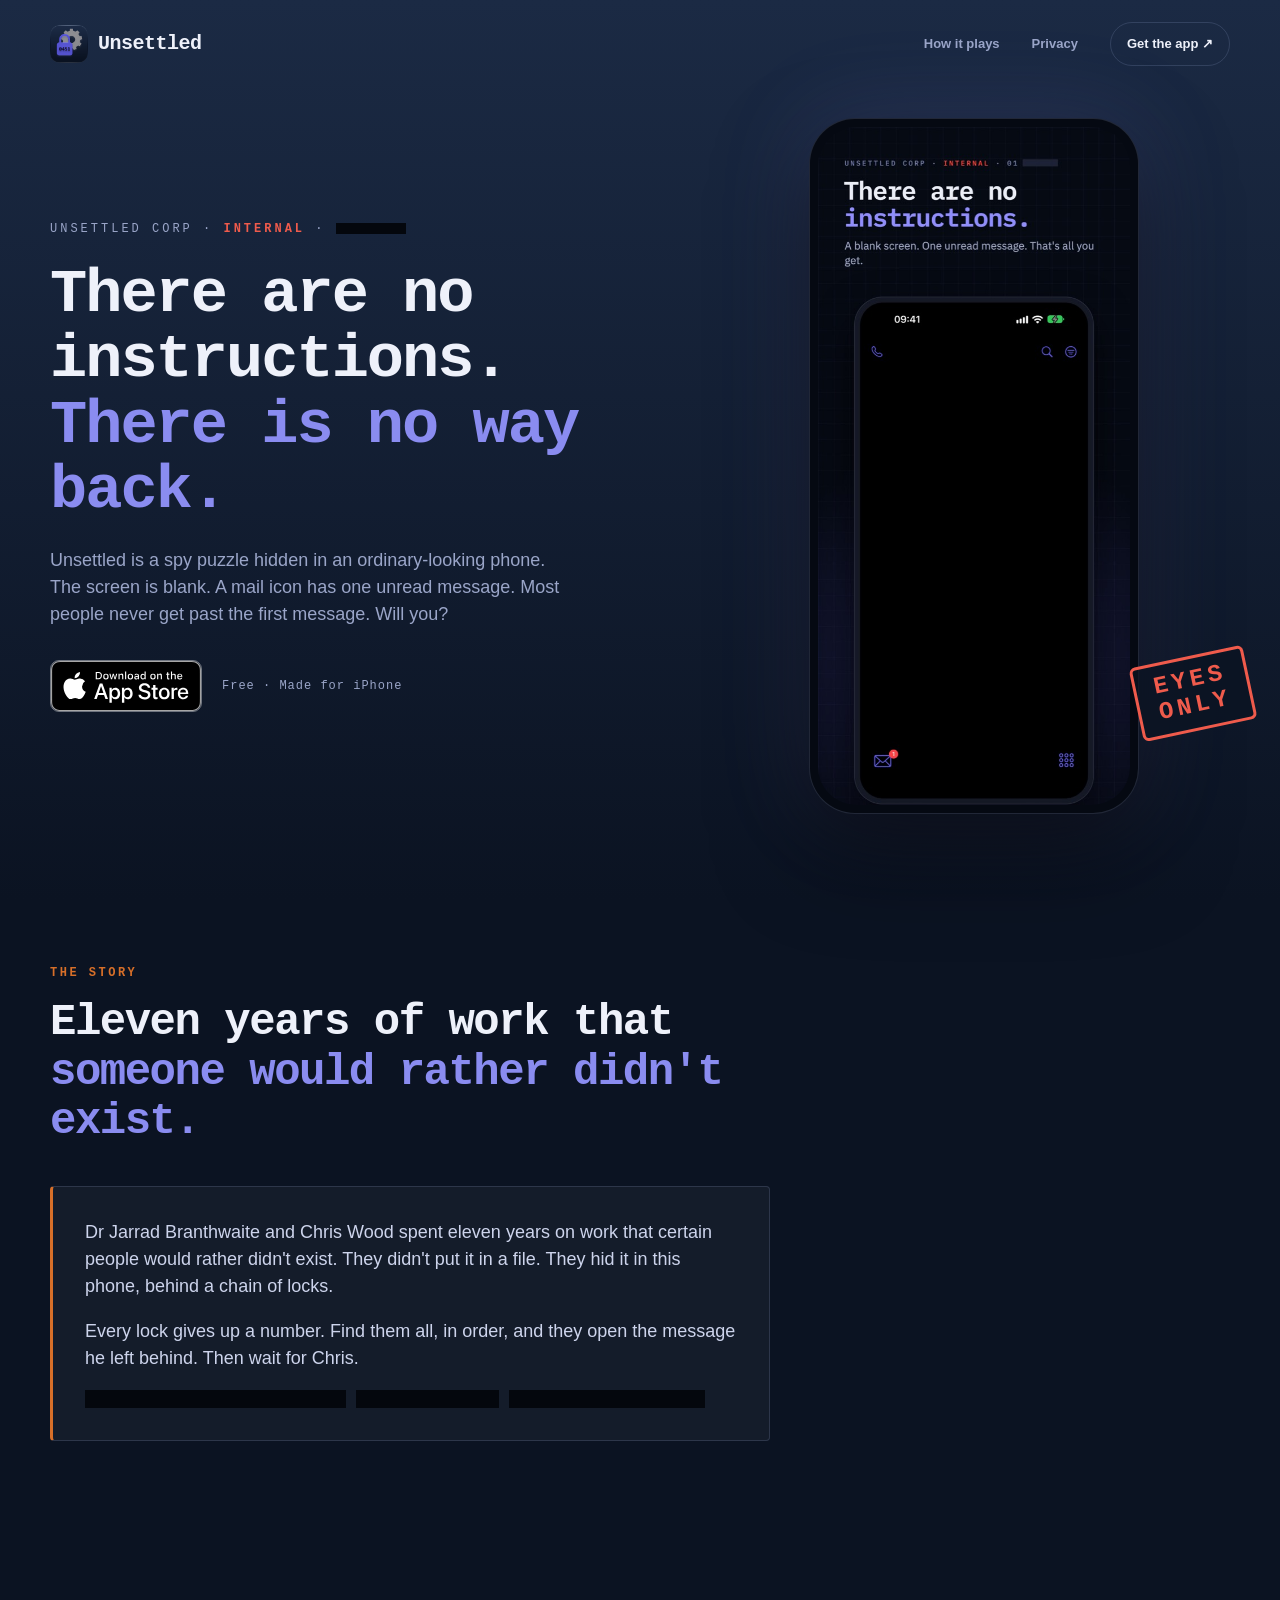
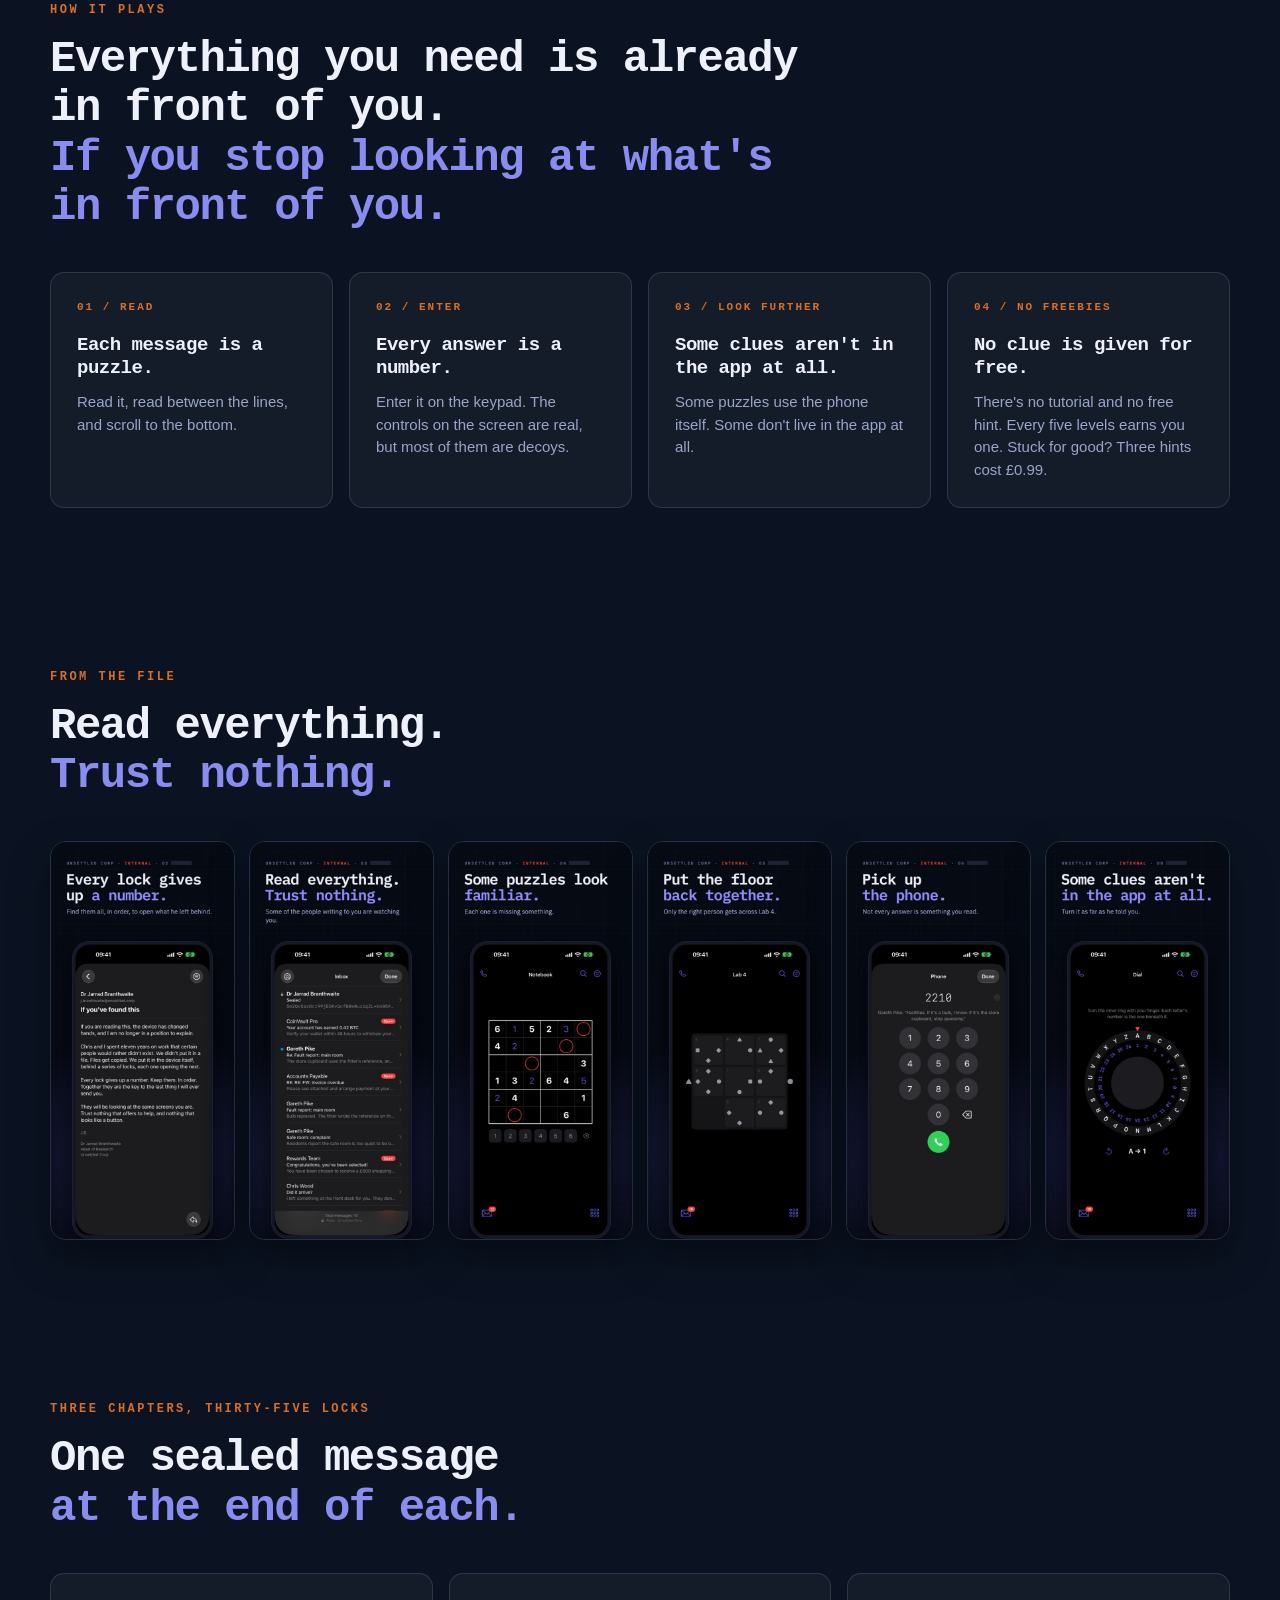
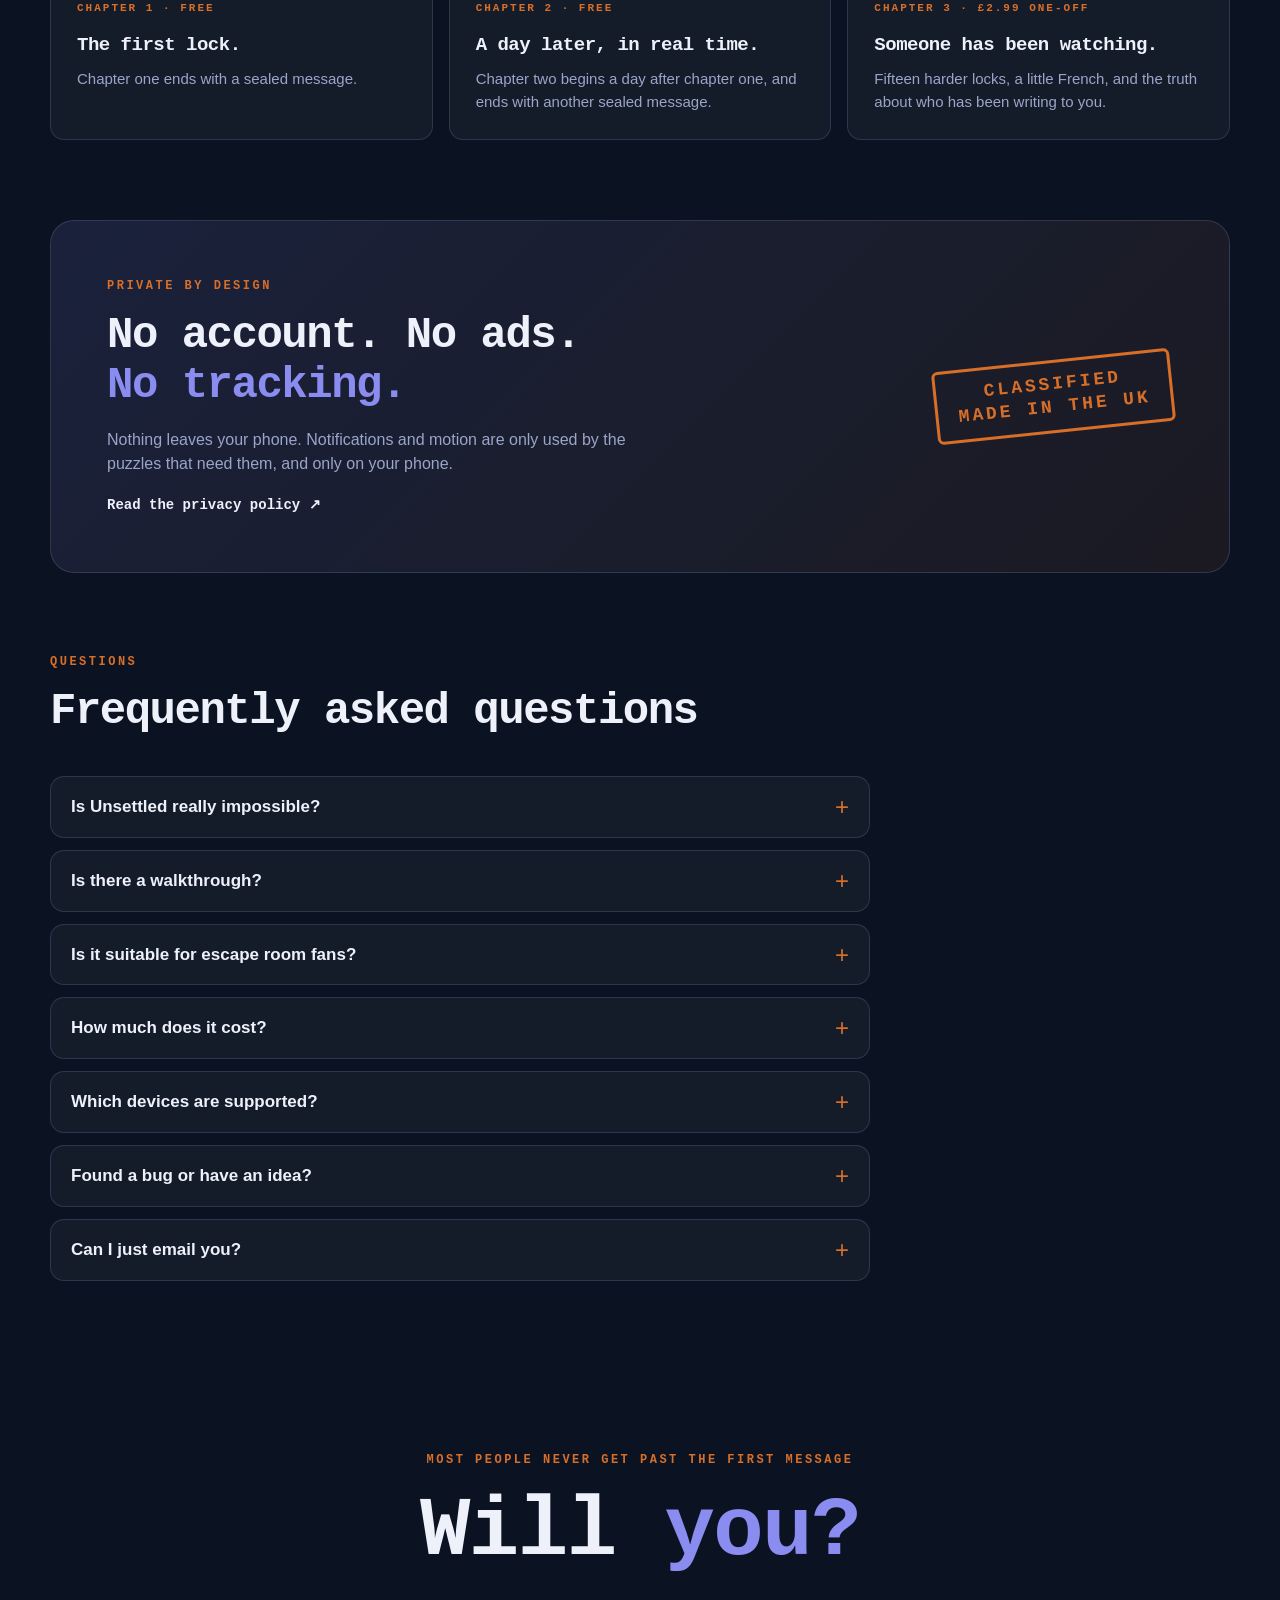
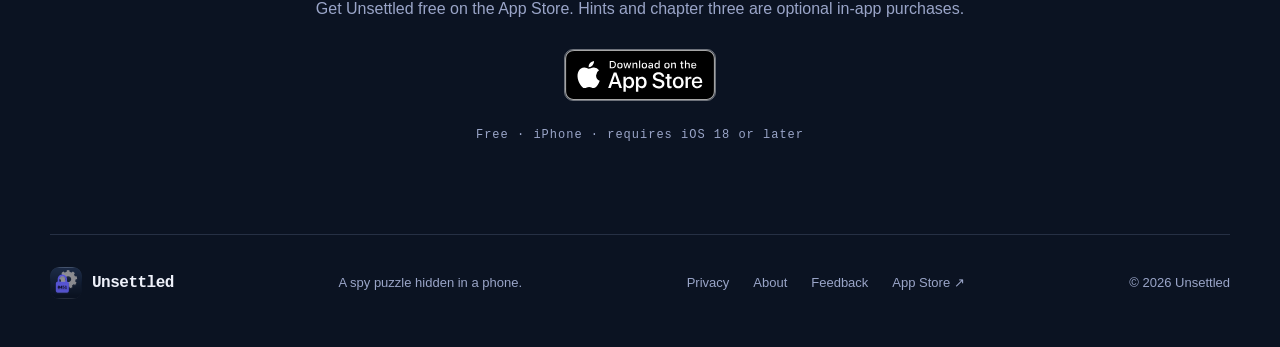
==== commit d2d63443: "feat: Feedback footer link and two feedback questions in the FAQ" ====
--- a/index.html
+++ b/index.html
@@ -1,12 +1,14 @@
 <!doctype html>
 <html lang="en-GB">
+
   <head>
     <meta charset="utf-8">
     <meta name="viewport" content="width=device-width, initial-scale=1">
     <meta name="color-scheme" content="dark">
     <meta name="theme-color" content="#0b1322">
     <meta name="apple-itunes-app" content="app-id=6819058615">
-    <meta name="description" content="Unsettled is a spy puzzle game hidden in an ordinary-looking iPhone. No instructions, no way back: every lock gives up a number. Free, no ads, no tracking.">
+    <meta name="description"
+      content="Unsettled is a spy puzzle game hidden in an ordinary-looking iPhone. No instructions, no way back: every lock gives up a number. Free, no ads, no tracking.">
     <meta name="author" content="thechelsuk">
     <meta name="robots" content="index, follow, max-image-preview:large, max-snippet:-1">
     <link rel="canonical" href="https://unsettled.thechels.uk/">
@@ -15,32 +17,26 @@
     <meta property="og:locale" content="en_GB">
     <meta property="og:url" content="https://unsettled.thechels.uk/">
     <meta property="og:title" content="Unsettled: Impossible Escape">
-    <meta
-      property="og:description"
-      content="A spy puzzle hidden in a phone. There are no instructions. There is no way back. Most people never get past the first message. Will you?"
-    >
+    <meta property="og:description"
+      content="A spy puzzle hidden in a phone. There are no instructions. There is no way back. Most people never get past the first message. Will you?">
     <meta property="og:image" content="https://unsettled.thechels.uk/images/og-image.png">
     <meta property="og:image:width" content="1200">
     <meta property="og:image:height" content="630">
-    <meta
-      property="og:image:alt"
-      content="Unsettled: Impossible Escape, a spy puzzle hidden in a phone, with its padlock app icon"
-    >
+    <meta property="og:image:alt"
+      content="Unsettled: Impossible Escape, a spy puzzle hidden in a phone, with its padlock app icon">
     <meta name="twitter:card" content="summary_large_image">
     <meta name="twitter:title" content="Unsettled: Impossible Escape">
-    <meta
-      name="twitter:description"
-      content="A spy puzzle hidden in a phone. There are no instructions. There is no way back."
-    >
+    <meta name="twitter:description"
+      content="A spy puzzle hidden in a phone. There are no instructions. There is no way back.">
     <meta name="twitter:image" content="https://unsettled.thechels.uk/images/og-image.png">
-    <meta
-      name="twitter:image:alt"
-      content="Unsettled: Impossible Escape, a spy puzzle hidden in a phone, with its padlock app icon"
-    >
+    <meta name="twitter:image:alt"
+      content="Unsettled: Impossible Escape, a spy puzzle hidden in a phone, with its padlock app icon">
     <title>Unsettled: Impossible Escape</title>
+    <link rel="icon" href="/favicon.ico" sizes="16x16 32x32 48x48">
     <link rel="icon" href="images/unsettled-app-icon.png" type="image/png">
     <link rel="apple-touch-icon" href="images/unsettled-app-icon.png">
     <link rel="stylesheet" href="styles.css">
+    <script src="https://analytics.ahrefs.com/analytics.js" data-key="i9FSFAekQuon/3aaoIMCZg" async></script>
     <script type="application/ld+json">
       {
         "@context": "https://schema.org",
@@ -144,13 +140,31 @@
                   "@type": "Answer",
                   "text": "iPhone running iOS 18 or later."
                 }
+              },
+              {
+                "@type": "Question",
+                "name": "Found a bug or have an idea?",
+                "acceptedAnswer": {
+                  "@type": "Answer",
+                  "text": "Tell me on GitHub: raise an issue at https://github.com/thechelsuk/uk.thechels.unsettled/issues/new/choose and choose the form for a bug, a feature request, a question or general feedback. You'll need a free GitHub account."
+                }
+              },
+              {
+                "@type": "Question",
+                "name": "Can I just email you?",
+                "acceptedAnswer": {
+                  "@type": "Answer",
+                  "text": "Yes. Email feedback@thechels.uk with Unsettled in the subject."
+                }
               }
             ]
           }
         ]
       }
     </script>
+    <link rel="webmention" href="https://webmention.io/thechels.uk/webmention" />
   </head>
+
   <body>
     <header class="site-header">
       <a class="brand" href="#top" aria-label="Unsettled home">
@@ -169,7 +183,8 @@
     <main id="top">
       <section class="hero" aria-labelledby="hero-title">
         <div class="hero-copy">
-          <p class="file-tag"><span>Unsettled Corp</span> · <b>Internal</b> · <i class="redact" aria-hidden="true"></i></p>
+          <p class="file-tag"><span>Unsettled Corp</span> · <b>Internal</b> · <i class="redact" aria-hidden="true"></i>
+          </p>
           <h1 id="hero-title">There are no instructions.<span class="headline-accent">There is no way back.</span></h1>
           <p class="hero-description">
             Unsettled is a spy puzzle hidden in an ordinary-looking phone. The screen is blank.
@@ -185,13 +200,8 @@
 
         <figure class="hero-art">
           <div class="iphone-frame">
-            <img
-              class="app-screenshot"
-              src="images/shot-01-start.jpg"
-              alt="The Unsettled start screen: a blank phone with one unread message"
-              width="552"
-              height="1200"
-            >
+            <img class="app-screenshot" src="images/shot-01-start.jpg"
+              alt="The Unsettled start screen: a blank phone with one unread message" width="552" height="1200">
           </div>
           <span class="stamp" aria-hidden="true">Eyes<br>only</span>
         </figure>
@@ -211,14 +221,16 @@
             Every lock gives up a number. Find them all, in order, and they open the message he left behind.
             Then wait for Chris.
           </p>
-          <p class="redacted-line" aria-hidden="true"><span class="redact w1"></span><span class="redact w2"></span><span class="redact w3"></span></p>
+          <p class="redacted-line" aria-hidden="true"><span class="redact w1"></span><span
+              class="redact w2"></span><span class="redact w3"></span></p>
         </div>
       </section>
 
       <section class="features section-wrap" id="how-it-plays" aria-labelledby="features-title">
         <div class="section-intro">
           <p class="eyebrow">How it plays</p>
-          <h2 id="features-title">Everything you need is already in front of you.<br><span>If you stop looking at what's in front of you.</span></h2>
+          <h2 id="features-title">Everything you need is already in front of you.<br><span>If you stop looking at what's
+              in front of you.</span></h2>
         </div>
         <div class="feature-grid">
           <article class="feature-card">
@@ -239,7 +251,8 @@
           <article class="feature-card">
             <span class="feature-number">04 / NO FREEBIES</span>
             <h3>No clue is given for free.</h3>
-            <p>There's no tutorial and no free hint. Every five levels earns you one. Stuck for good? Three hints cost £0.99.</p>
+            <p>There's no tutorial and no free hint. Every five levels earns you one. Stuck for good? Three hints cost
+              £0.99.</p>
           </article>
         </div>
       </section>
@@ -250,12 +263,18 @@
           <h2 id="gallery-title">Read everything.<br><span>Trust nothing.</span></h2>
         </div>
         <ul class="shots">
-          <li><img src="images/shot-02-message.jpg" alt="A letter from Dr Jarrad Branthwaite: if you've found this" width="552" height="1200" loading="lazy"></li>
-          <li><img src="images/shot-03-inbox.jpg" alt="The inbox, full of messages and spam" width="552" height="1200" loading="lazy"></li>
-          <li><img src="images/shot-04-notebook.jpg" alt="A part-finished number grid in a notebook" width="552" height="1200" loading="lazy"></li>
-          <li><img src="images/shot-05-tiles.jpg" alt="A pattern of dots to put back together" width="552" height="1200" loading="lazy"></li>
-          <li><img src="images/shot-06-phone.jpg" alt="The phone keypad, ready to make a call" width="552" height="1200" loading="lazy"></li>
-          <li><img src="images/shot-08-dial.jpg" alt="A cipher dial ringed with letters" width="552" height="1200" loading="lazy"></li>
+          <li><img src="images/shot-02-message.jpg" alt="A letter from Dr Jarrad Branthwaite: if you've found this"
+              width="552" height="1200" loading="lazy"></li>
+          <li><img src="images/shot-03-inbox.jpg" alt="The inbox, full of messages and spam" width="552" height="1200"
+              loading="lazy"></li>
+          <li><img src="images/shot-04-notebook.jpg" alt="A part-finished number grid in a notebook" width="552"
+              height="1200" loading="lazy"></li>
+          <li><img src="images/shot-05-tiles.jpg" alt="A pattern of dots to put back together" width="552" height="1200"
+              loading="lazy"></li>
+          <li><img src="images/shot-06-phone.jpg" alt="The phone keypad, ready to make a call" width="552" height="1200"
+              loading="lazy"></li>
+          <li><img src="images/shot-08-dial.jpg" alt="A cipher dial ringed with letters" width="552" height="1200"
+              loading="lazy"></li>
         </ul>
       </section>
 
@@ -288,8 +307,10 @@
           <div class="privacy-copy">
             <p class="eyebrow">Private by design</p>
             <h2 id="privacy-title">No account. No ads. <span>No tracking.</span></h2>
-            <p>Nothing leaves your phone. Notifications and motion are only used by the puzzles that need them, and only on your phone.</p>
-            <a class="text-link" href="https://thechels.uk/app/privacy">Read the privacy policy <span aria-hidden="true">↗</span></a>
+            <p>Nothing leaves your phone. Notifications and motion are only used by the puzzles that need them, and only
+              on your phone.</p>
+            <a class="text-link" href="https://thechels.uk/app/privacy">Read the privacy policy <span
+                aria-hidden="true">↗</span></a>
           </div>
           <span class="privacy-stamp" aria-hidden="true">Classified<br>Made in the UK</span>
         </div>
@@ -303,23 +324,35 @@
         <div class="faq-list">
           <details class="faq-item">
             <summary>Is Unsettled really impossible?</summary>
-            <p>No, but it is hard. Every level is tested to have exactly one answer, and everything you need is already in front of you.</p>
+            <p>No, but it is hard. Every level is tested to have exactly one answer, and everything you need is already
+              in front of you.</p>
           </details>
           <details class="faq-item">
             <summary>Is there a walkthrough?</summary>
-            <p>No. That&#x27;s the point. Earn a hint every five levels, or buy a hint pack if you&#x27;re truly stuck.</p>
+            <p>No. That&#x27;s the point. Earn a hint every five levels, or buy a hint pack if you&#x27;re truly stuck.
+            </p>
           </details>
           <details class="faq-item">
             <summary>Is it suitable for escape room fans?</summary>
-            <p>Yes. Unsettled is a digital escape room where the room is a phone: ciphers, hidden clues and misdirection, with a spy story told through sealed messages.</p>
+            <p>Yes. Unsettled is a digital escape room where the room is a phone: ciphers, hidden clues and
+              misdirection, with a spy story told through sealed messages.</p>
           </details>
           <details class="faq-item">
             <summary>How much does it cost?</summary>
-            <p>Chapters one and two are free. Chapter three is a one-off £2.99 unlock, and three extra hints cost £0.99. There are no ads.</p>
+            <p>Chapters one and two are free. Chapter three is a one-off £2.99 unlock, and three extra hints cost £0.99.
+              There are no ads.</p>
           </details>
           <details class="faq-item">
             <summary>Which devices are supported?</summary>
             <p>iPhone running iOS 18 or later.</p>
+          </details>
+          <details class="faq-item">
+            <summary>Found a bug or have an idea?</summary>
+            <p>Tell me on GitHub: <a href="https://github.com/thechelsuk/uk.thechels.unsettled/issues/new/choose">raise an issue</a> and choose the form for a bug, a feature request, a question or general feedback. You'll need a free GitHub account.</p>
+          </details>
+          <details class="faq-item">
+            <summary>Can I just email you?</summary>
+            <p>Yes. Email <a href="mailto:feedback@thechels.uk?subject=Unsettled">feedback@thechels.uk</a> with Unsettled in the subject.</p>
           </details>
         </div>
       </section>
@@ -344,9 +377,11 @@
       <div class="footer-links">
         <a href="https://thechels.uk/app/privacy">Privacy</a>
         <a href="https://thechels.uk/projects/unsettled">About</a>
+        <a href="https://github.com/thechelsuk/uk.thechels.unsettled/issues/new/choose">Feedback</a>
         <a href="https://apps.apple.com/gb/app/unsettled-impossible-escape/id6819058615">App Store ↗</a>
       </div>
       <span class="copyright">© 2026 Unsettled</span>
     </footer>
   </body>
-</html>
+
+</html>
--- a/styles.css
+++ b/styles.css
@@ -607,3 +607,9 @@
   color: var(--faq-muted);
   line-height: 1.6;
 }
+
+.faq-item p a {
+  color: inherit;
+  text-decoration: underline;
+  text-underline-offset: 0.2em;
+}
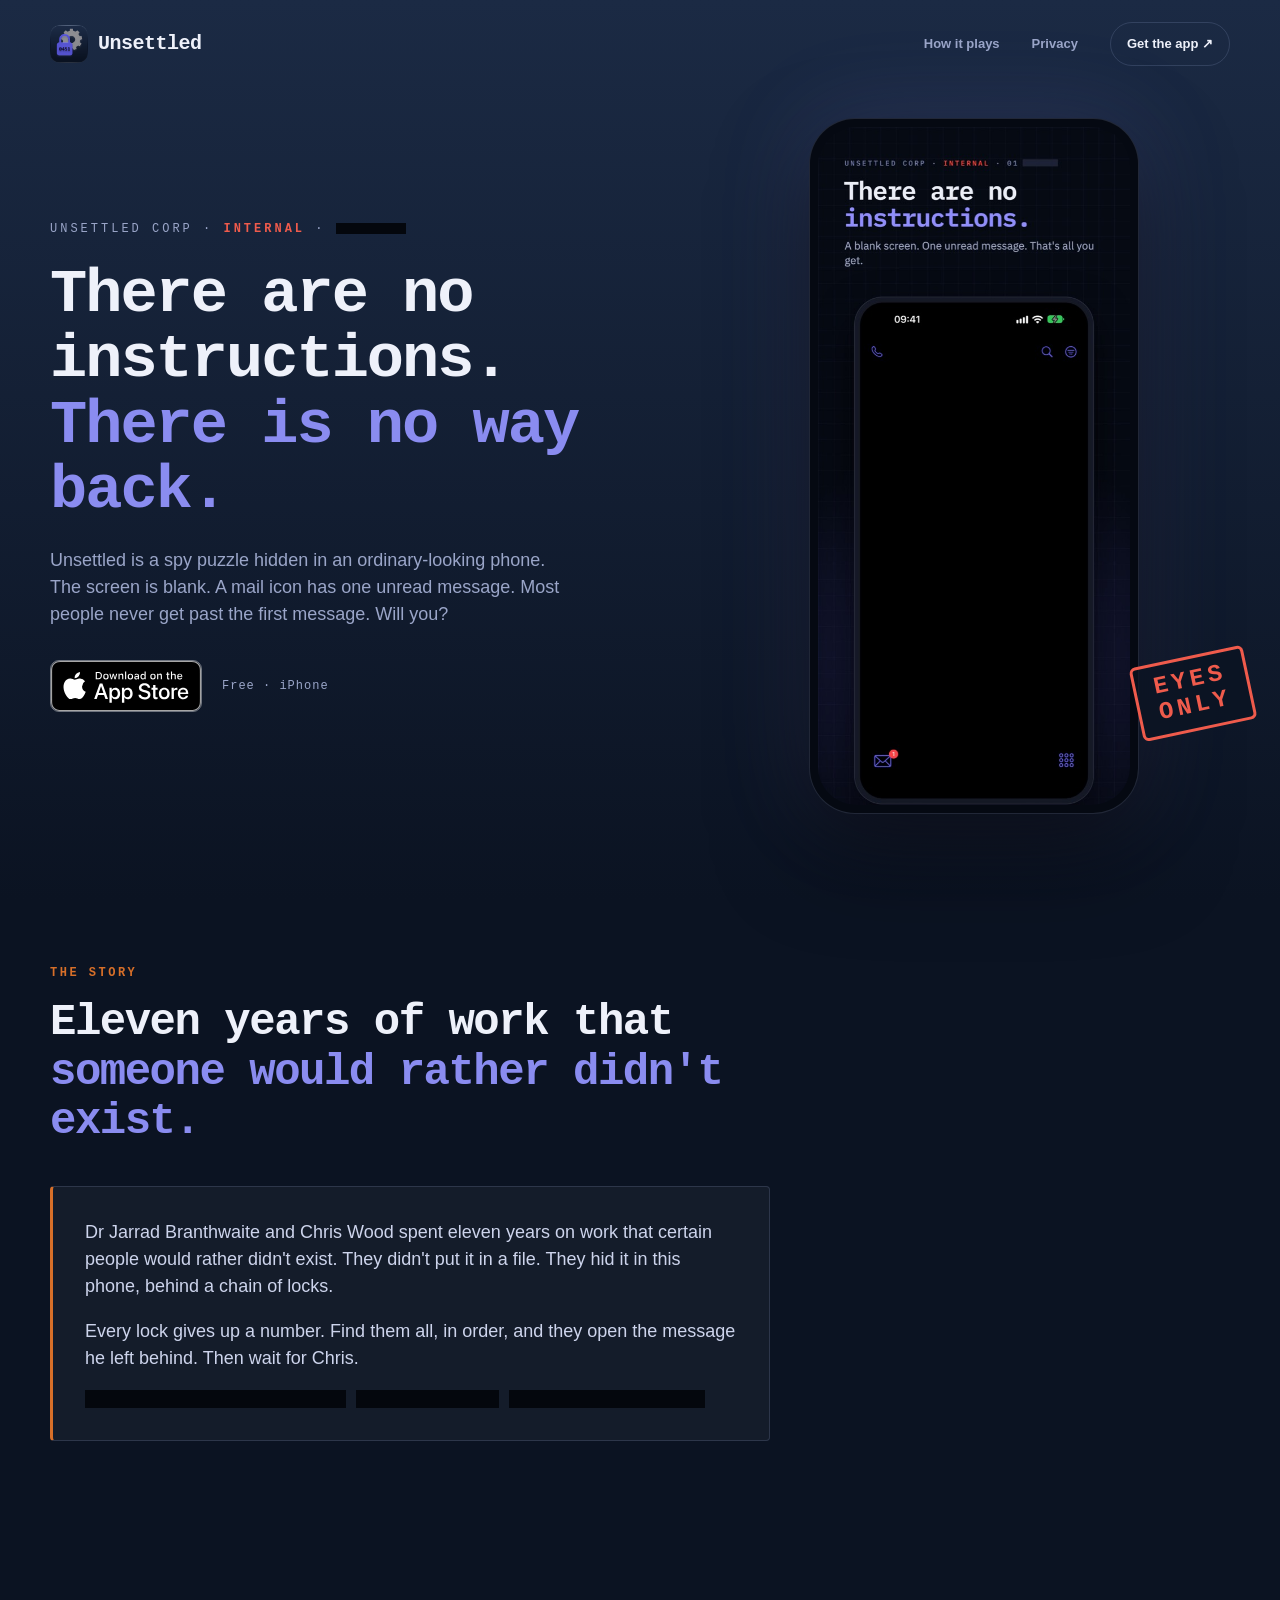
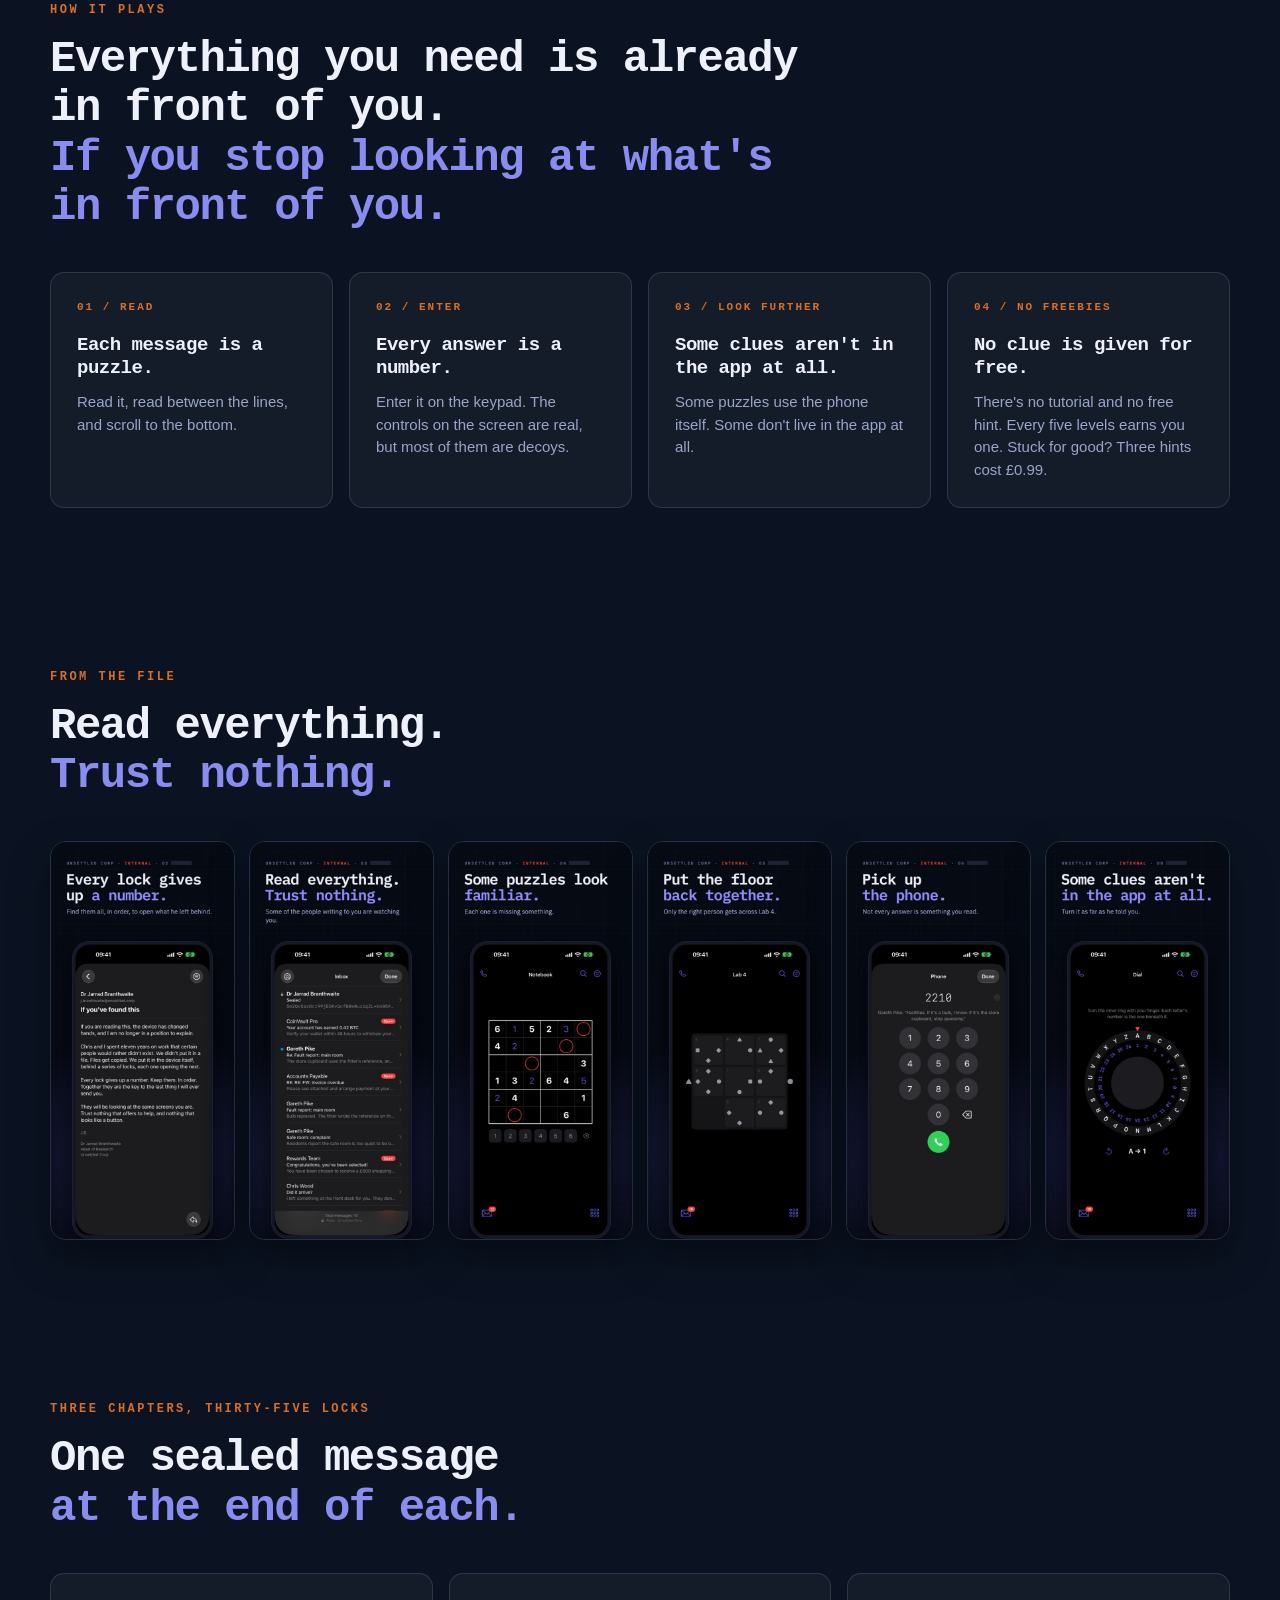
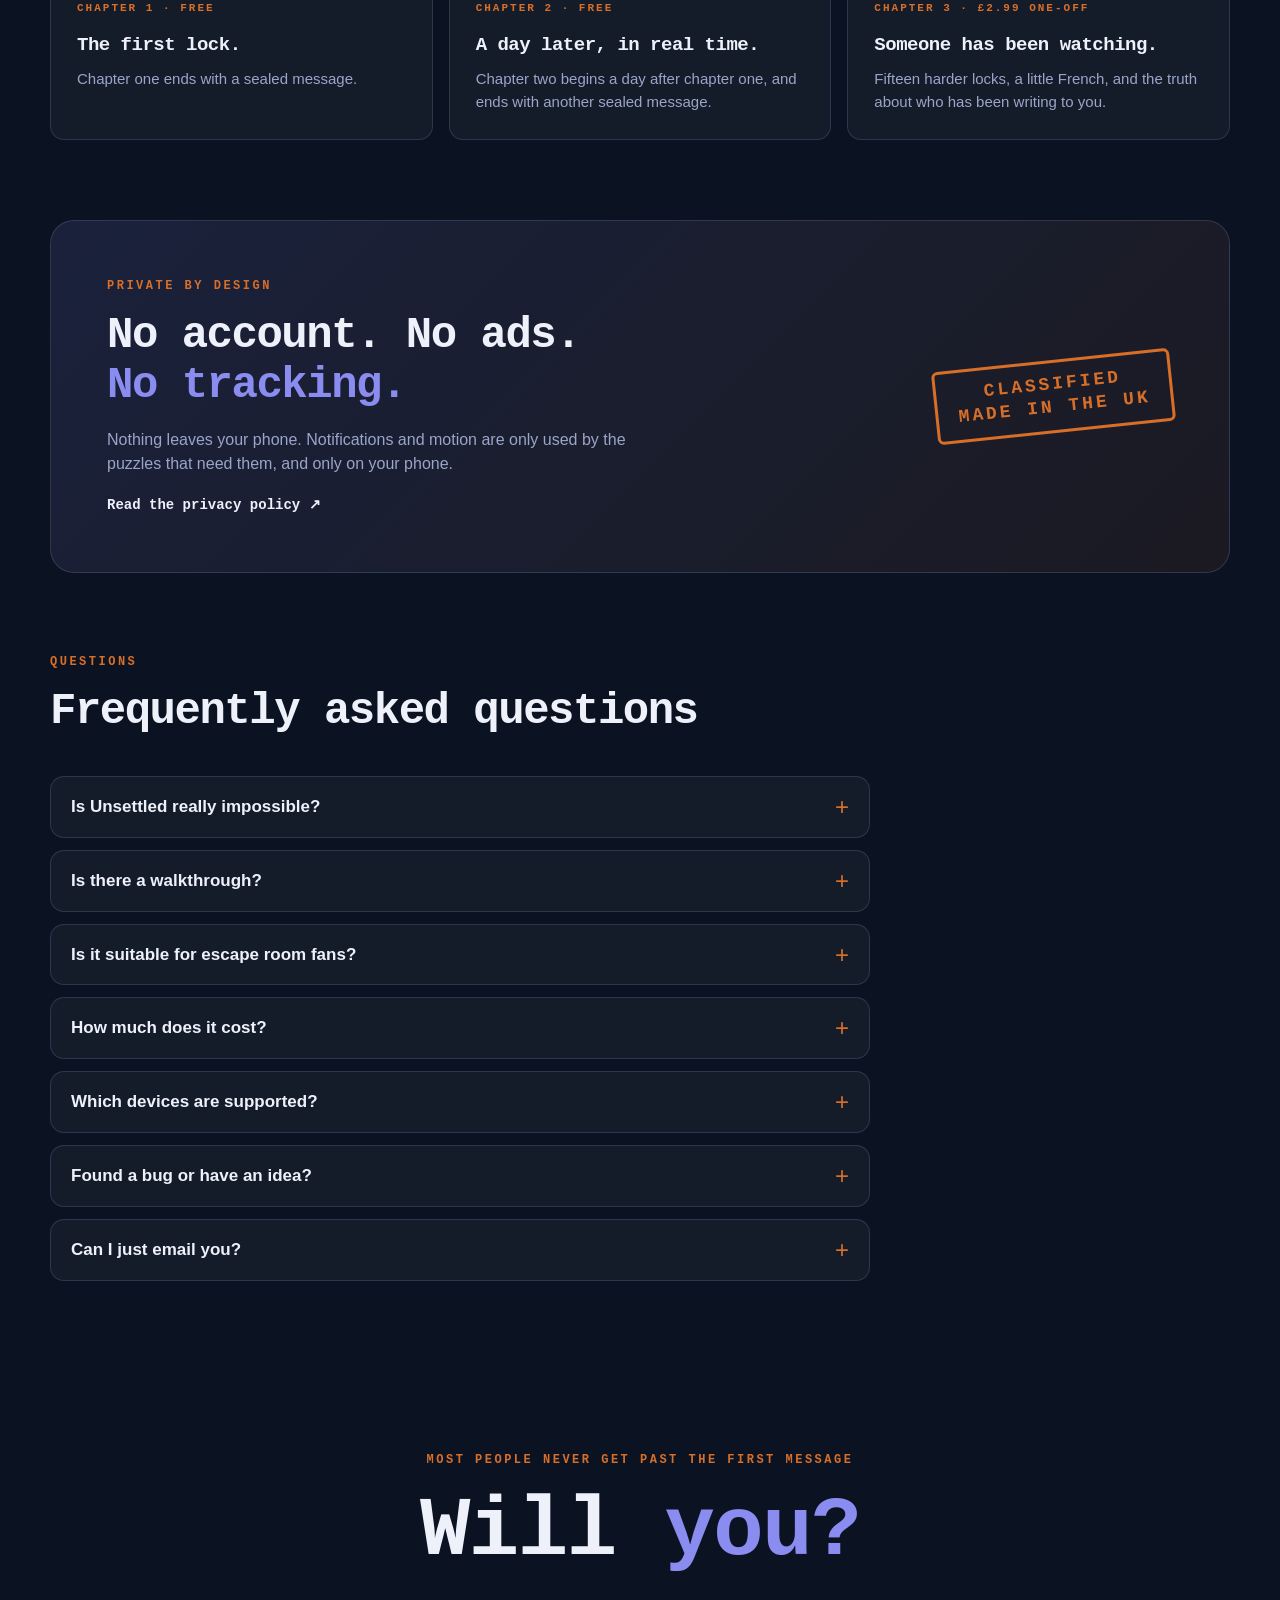
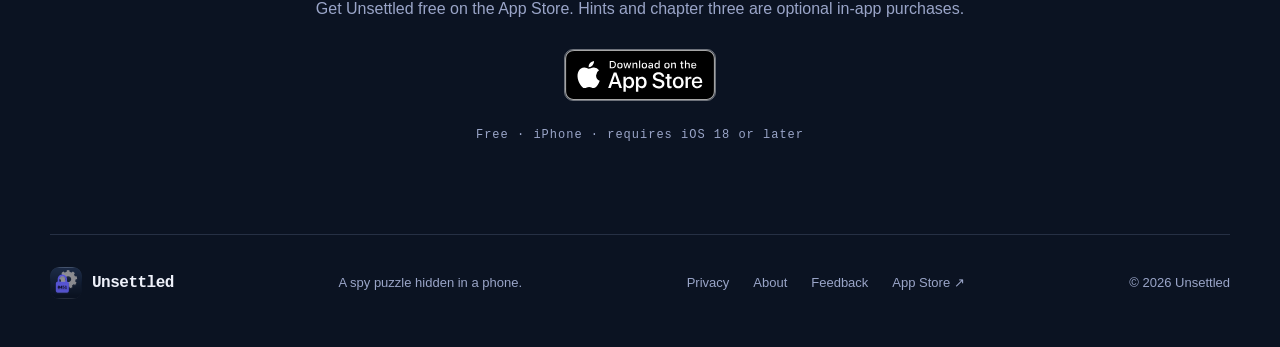
==== commit d3c0ea17: "docs: Site copy in the house voice Speak to the reader as you, drop we and our, and tidy headings." ====
--- a/index.html
+++ b/index.html
@@ -194,7 +194,7 @@
             <a class="app-store-button" href="https://apps.apple.com/gb/app/unsettled-impossible-escape/id6819058615">
               <img src="images/app-store-badge.svg" alt="Download on the App Store" width="120" height="40">
             </a>
-            <span class="hero-note">Free · Made for iPhone</span>
+            <span class="hero-note">Free · iPhone</span>
           </div>
         </div>
 
